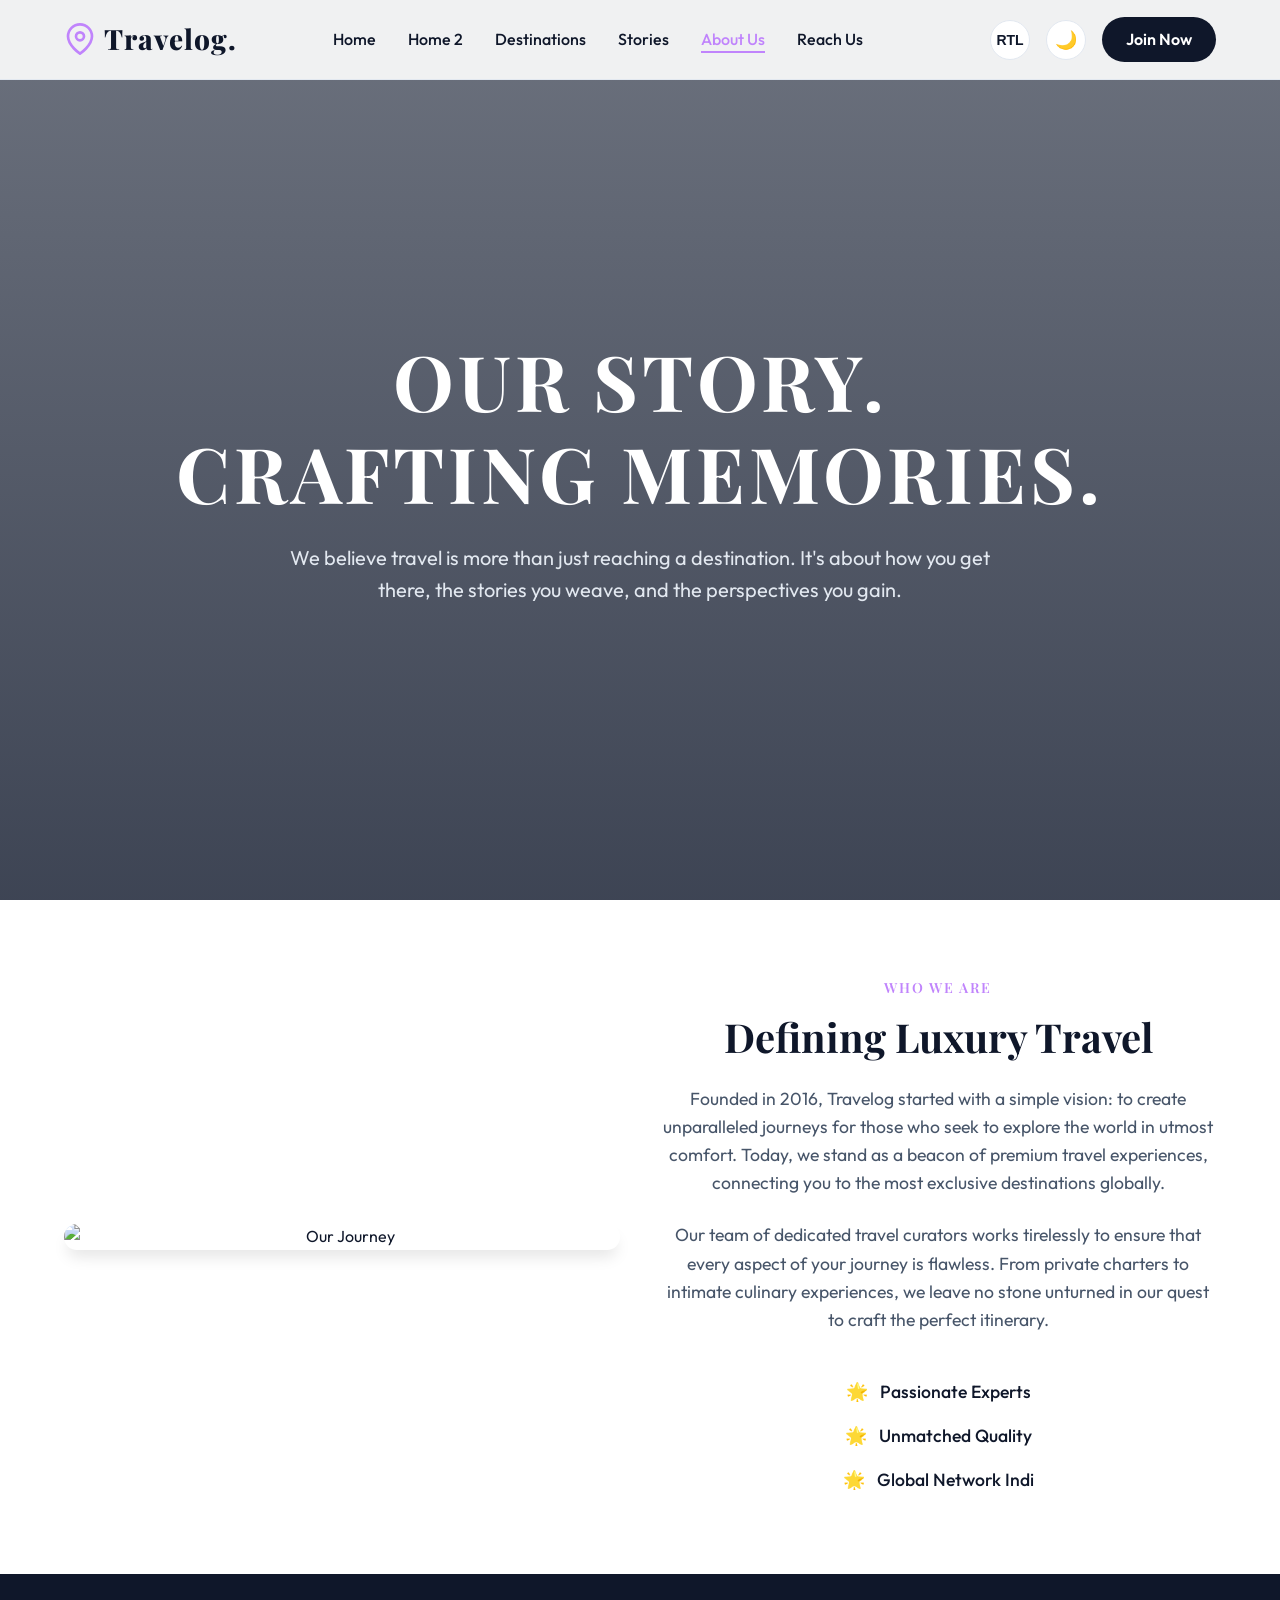
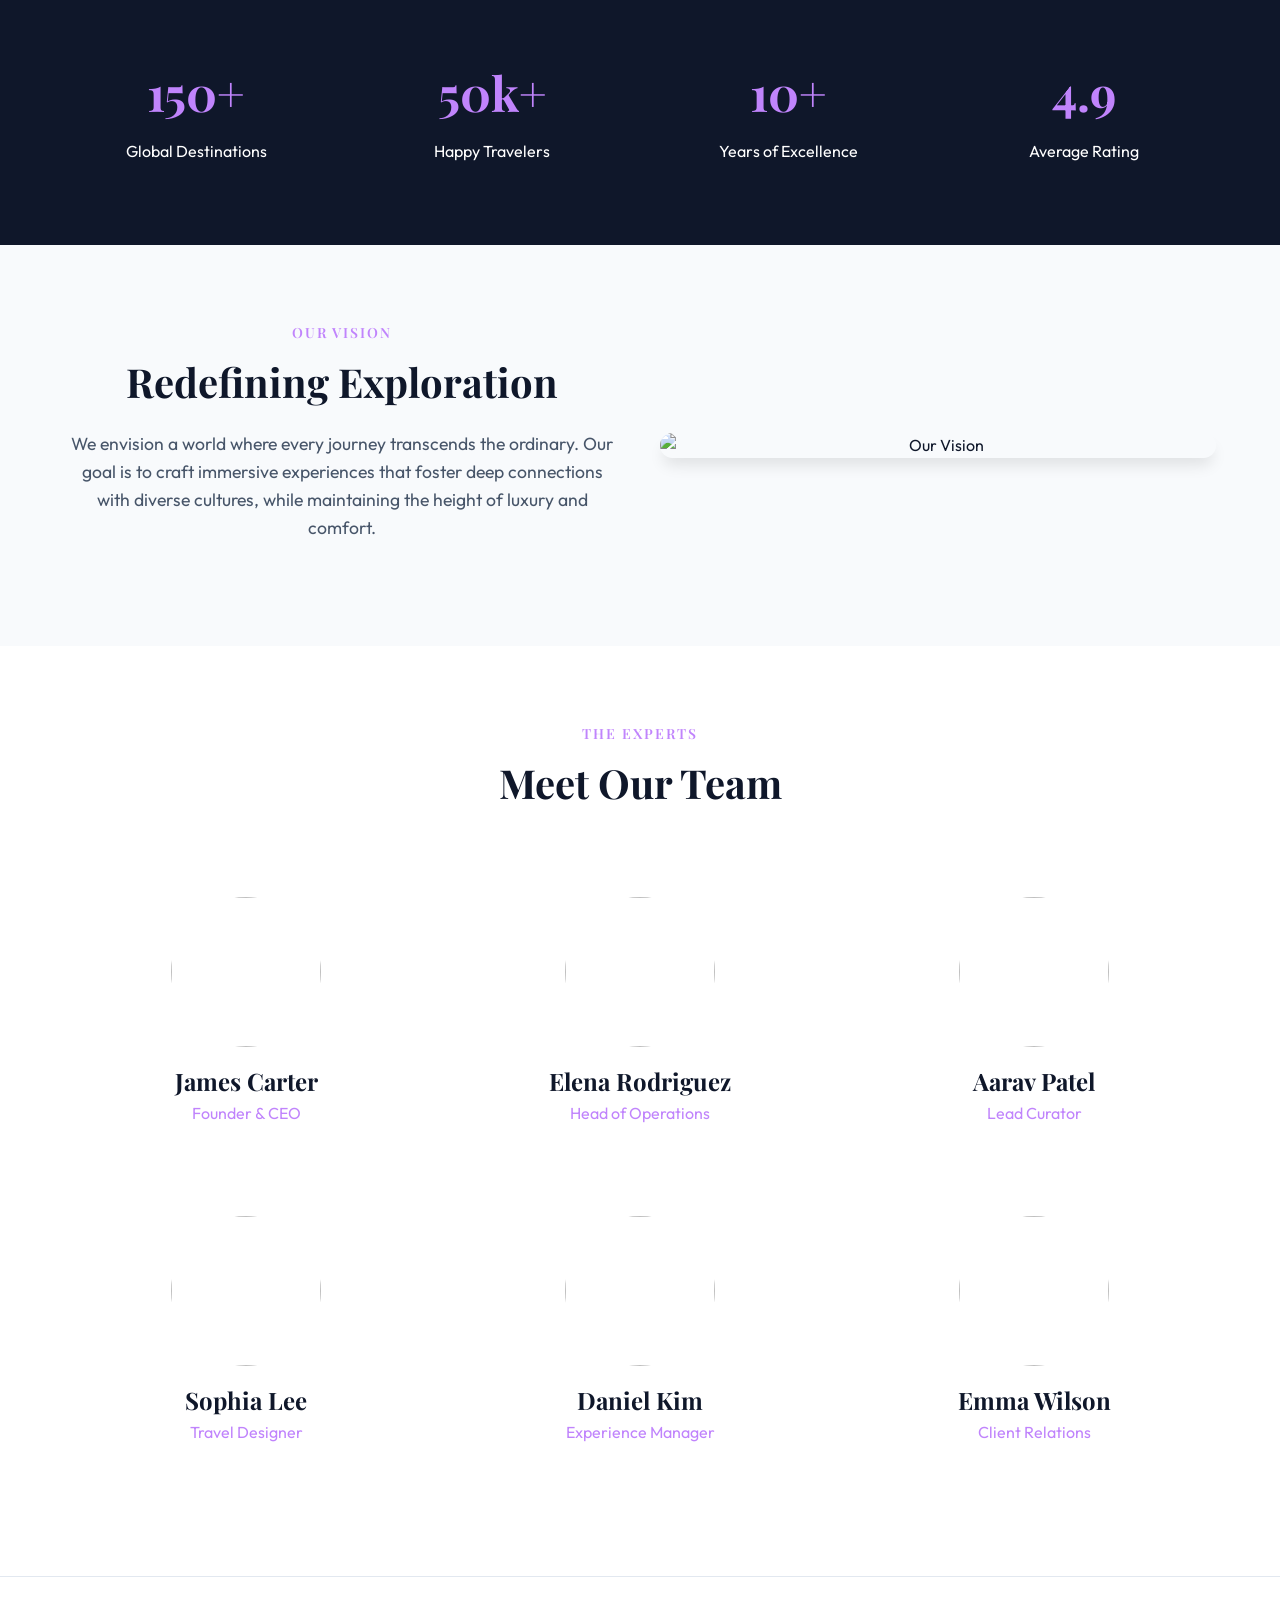
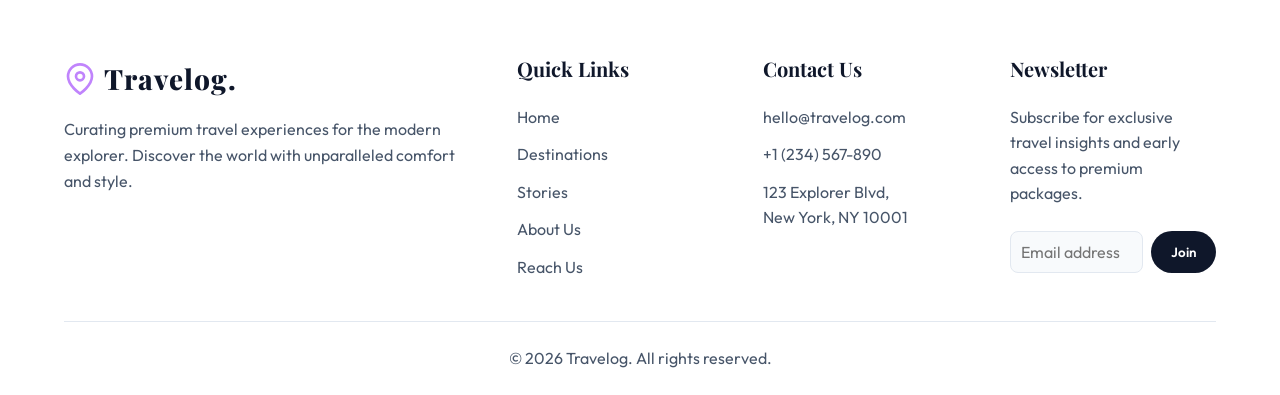
==== about.html @ 7d774ee7 "rtl" ====
<!DOCTYPE html>
<html lang="en" data-theme="light">

<head>
    <meta charset="UTF-8">
    <meta name="viewport" content="width=device-width, initial-scale=1.0">
    <title>About Us | Travelog</title>
    <meta name="description" content="Learn more about Travelog and our premium travel experiences.">
    <link rel="stylesheet" href="style.css">
    <link rel="icon" type="image/svg+xml" href="favicon.svg">
</head>

<body>

    <!-- Navbar -->
    <nav class="navbar">
        <div class="container nav-container">
            <a href="index.html" class="logo" style="display: flex; align-items: center; gap: 8px;">
                <svg width="32" height="32" viewBox="0 0 24 24" fill="none" stroke="currentColor" stroke-width="2"
                    stroke-linecap="round" stroke-linejoin="round" style="color: var(--secondary);">
                    <path d="M21 10c0 7-9 13-9 13s-9-6-9-13a9 9 0 0 1 18 0z"></path>
                    <circle cx="12" cy="10" r="3"></circle>
                </svg>
                Travelog.
            </a>
            <ul class="nav-links">
                <li><a href="index.html">Home</a></li>
                <li><a href="home2.html">Home 2</a></li>
                <li><a href="services.html">Destinations</a></li>
                <li><a href="blog.html">Stories</a></li>
                <li><a href="about.html" class="active">About Us</a></li>
                <li><a href="contact.html">Reach Us</a></li>
                <li><button class="theme-toggle" aria-label="Toggle Theme">🌙</button></li>
                <li class="nav-btn-mobile"><a href="signup.html" class="btn btn-primary" style="padding: 10px 24px; color: #fff;">Join Now</a></li>
            </ul>
            <div class="nav-actions">
                <button class="dir-toggle" aria-label="Toggle Direction" style="font-size: 14px; font-weight: bold; width: 40px; height: 40px; border-radius: 50%; border: 1px solid var(--border-color); background: var(--surface-color); color: var(--text-main); cursor: pointer; display: flex; align-items: center; justify-content: center; transition: all 0.3s ease;">LTR</button>
                <button class="theme-toggle" aria-label="Toggle Theme">🌙</button>
                <a href="signup.html" class="btn btn-primary" style="padding: 10px 24px; color: #fff;">Join Now</a>
                <button class="menu-toggle" aria-label="Toggle Menu">
                    <span></span><span></span><span></span>
                </button>
            </div>
        </div>
    </nav>

    <!-- Hero Section v2 -->
    <header class="hero-v2"
        style="--hero-bg: url('https://images.unsplash.com/photo-1469854523086-cc02fe5d8800?auto=format&fit=crop&w=1920&q=80');">
        <div class="container">
            <h1>Our Story.<br>Crafting Memories.</h1>
            <p>We believe travel is more than just reaching a destination. It's about how you get there, the stories you weave, and the perspectives you gain.</p>
        </div>
        <style>
/* MOBILE FIX - 360px */
@media (max-width: 400px) {

    .hero-v2 h1 {
        font-size: 35px !important;
        line-height: 1.3 !important;
        word-break: break-word;
    }

    .hero-v2 p {
        font-size: 20px !important;
        padding: 0 10px;
    }

    .hero-v2 .container {
        padding: 0 15px;
    }
}
</style>
    </header>

    <!-- About Content Section -->
    <section class="section" style="background: var(--surface-color);">
    <div class="container grid-2" style="align-items: center;">

        <!-- Image -->
        <div style="text-align:center;">
            <img src="https://images.unsplash.com/photo-1528543606781-2f6e6857f318?auto=format&fit=crop&w=1000&q=80"
                alt="Our Journey" class="about-img" loading="lazy"
                style="max-width:100%; border-radius: 24px; box-shadow: var(--shadow-lg);">
        </div>

        <!-- Content -->
        <div class="about-content" 
             style="display:flex; flex-direction:column; align-items:center; text-align:center;">

            <h5 class="section-subtitle">Who We Are</h5>

            <h2 class="section-title" style="margin-bottom: 24px;">
                Defining Luxury Travel
            </h2>

            <p style="color: var(--text-muted); font-size: 1.1rem; margin-bottom: 24px; max-width: 600px;">
                Founded in 2016, Travelog started with a simple vision: to create unparalleled journeys for those who seek to explore the world in utmost comfort. Today, we stand as a beacon of premium travel experiences, connecting you to the most exclusive destinations globally.
            </p>

            <p style="color: var(--text-muted); font-size: 1.1rem; margin-bottom: 24px; max-width: 600px;">
                Our team of dedicated travel curators works tirelessly to ensure that every aspect of your journey is flawless. From private charters to intimate culinary experiences, we leave no stone unturned in our quest to craft the perfect itinerary.
            </p>

            <!-- LIST -->
            <div class="about-list" style="display:flex; flex-direction:column; gap:15px; margin-top:20px; align-items:center;">

                <div class="about-item" style="display:flex; align-items:center; gap:12px; justify-content:center;">
                    <div style="font-size:18px;">🌟</div>
                    <span>Passionate Experts</span>
                </div>

                <div class="about-item" style="display:flex; align-items:center; gap:12px; justify-content:center;">
                    <div style="font-size:18px;">🌟</div>
                    <span>Unmatched Quality</span>
                </div>

                <div class="about-item" style="display:flex; align-items:center; gap:12px; justify-content:center;">
                    <div style="font-size:18px;">🌟</div>
                    <span>Global Network Indi</span>
                </div>

            </div>

        </div>

    </div>
</section>

    <!-- Highlights / Stats -->
    <section class="stats">
        <div class="container stats-grid">
            <div class="stats-col">
                <div class="stat-num">150+</div>
                <p>Global Destinations</p>
            </div>
            <div class="stats-col">
                <div class="stat-num">50k+</div>
                <p>Happy Travelers</p>
            </div>
            <div class="stats-col">
                <div class="stat-num">10+</div>
                <p>Years of Excellence</p>
            </div>
            <div class="stats-col">
                <div class="stat-num">4.9</div>
                <p>Average Rating</p>
            </div>
        </div>
    </section>

    <!-- New Section 1: Our Vision -->
    <section class="section" style="background: var(--bg-color);">
    <div class="container grid-2" style="align-items: center;">

        <!-- Content -->
        <div class="about-content" 
             style="display:flex; flex-direction:column; align-items:center; text-align:center;">

            <h5 class="section-subtitle">Our Vision</h5>

            <h2 class="section-title" style="margin-bottom: 24px;">
                Redefining Exploration
            </h2>

            <p style="color: var(--text-muted); font-size: 1.1rem; margin-bottom: 24px; max-width: 600px;">
                We envision a world where every journey transcends the ordinary. Our goal is to craft immersive experiences that foster deep connections with diverse cultures, while maintaining the height of luxury and comfort.
            </p>

        </div>

        <!-- Image -->
        <div style="text-align:center;">
            <img src="https://images.unsplash.com/photo-1501785888041-af3ef285b470?auto=format&fit=crop&w=1000&q=80"
                alt="Our Vision" class="about-img" loading="lazy"
                style="max-width:100%; border-radius: 24px; box-shadow: var(--shadow-lg);">
        </div>

    </div>
</section>

    <!-- New Section 2: Meet The Team -->
    <style>
/* RESPONSIVE GRID */
.grid-3 {
    display: grid;
    grid-template-columns: repeat(3, 1fr);
    gap: 30px;
}

@media (max-width: 1024px) {
    .grid-3 {
        grid-template-columns: repeat(2, 1fr);
    }
}

@media (max-width: 600px) {
    .grid-3 {
        grid-template-columns: 1fr;
    }
}
</style>

<section class="section" style="background: var(--surface-color);">
    <div class="container">

        <h5 class="section-subtitle" style="text-align: center;">The Experts</h5>
        <h2 class="section-title" style="text-align: center; margin-bottom: 40px;">
            Meet Our Team
        </h2>

        <div class="grid-3">

            <!-- 1 -->
            <div class="card" style="text-align:center; padding:30px; border:none; background:transparent; box-shadow:none;">
                <img src="https://images.unsplash.com/photo-1560250097-0b93528c311a?auto=format&fit=crop&w=400&q=80"
                     style="width:150px; height:150px; border-radius:50%; object-fit:cover; margin:0 auto 20px;">
                <h3 style="font-size:1.5rem; margin-bottom:5px;">James Carter</h3>
                <p style="color: var(--secondary);">Founder & CEO</p>
            </div>

            <!-- 2 -->
            <div class="card" style="text-align:center; padding:30px; border:none; background:transparent; box-shadow:none;">
                <img src="https://images.unsplash.com/photo-1573496359142-b8d87734a5a2?auto=format&fit=crop&w=400&q=80"
                     style="width:150px; height:150px; border-radius:50%; object-fit:cover; margin:0 auto 20px;">
                <h3 style="font-size:1.5rem; margin-bottom:5px;">Elena Rodriguez</h3>
                <p style="color: var(--secondary);">Head of Operations</p>
            </div>

            <!-- 3 -->
            <div class="card" style="text-align:center; padding:30px; border:none; background:transparent; box-shadow:none;">
                <img src="https://images.unsplash.com/photo-1519085360753-af0119f7cbe7?auto=format&fit=crop&w=400&q=80"
                     style="width:150px; height:150px; border-radius:50%; object-fit:cover; margin:0 auto 20px;">
                <h3 style="font-size:1.5rem; margin-bottom:5px;">Aarav Patel</h3>
                <p style="color: var(--secondary);">Lead Curator</p>
            </div>

            <!-- 4 -->
            <div class="card" style="text-align:center; padding:30px; border:none; background:transparent; box-shadow:none;">
                <img src="https://images.unsplash.com/photo-1544005313-94ddf0286df2?auto=format&fit=crop&w=400&q=80"
                     style="width:150px; height:150px; border-radius:50%; object-fit:cover; margin:0 auto 20px;">
                <h3 style="font-size:1.5rem; margin-bottom:5px;">Sophia Lee</h3>
                <p style="color: var(--secondary);">Travel Designer</p>
            </div>

            <!-- 5 -->
            <div class="card" style="text-align:center; padding:30px; border:none; background:transparent; box-shadow:none;">
                <img src="https://images.unsplash.com/photo-1556157382-97eda2d62296?auto=format&fit=crop&w=400&q=80"
                     style="width:150px; height:150px; border-radius:50%; object-fit:cover; margin:0 auto 20px;">
                <h3 style="font-size:1.5rem; margin-bottom:5px;">Daniel Kim</h3>
                <p style="color: var(--secondary);">Experience Manager</p>
            </div>

            <!-- 6 -->
            <div class="card" style="text-align:center; padding:30px; border:none; background:transparent; box-shadow:none;">
                <img src="https://images.unsplash.com/photo-1438761681033-6461ffad8d80?auto=format&fit=crop&w=400&q=80"
                     style="width:150px; height:150px; border-radius:50%; object-fit:cover; margin:0 auto 20px;">
                <h3 style="font-size:1.5rem; margin-bottom:5px;">Emma Wilson</h3>
                <p style="color: var(--secondary);">Client Relations</p>
            </div>

        </div>

    </div>
</section>

    <!-- Footer -->
    <footer class="footer">
        <div class="container">
            <div class="footer-grid">
                <div class="footer-col">
                    <a href="index.html" class="logo" style="display: flex; align-items: center; gap: 8px;">
                        <svg width="32" height="32" viewBox="0 0 24 24" fill="none" stroke="currentColor"
                            stroke-width="2" stroke-linecap="round" stroke-linejoin="round"
                            style="color: var(--secondary);">
                            <path d="M21 10c0 7-9 13-9 13s-9-6-9-13a9 9 0 0 1 18 0z"></path>
                            <circle cx="12" cy="10" r="3"></circle>
                        </svg>
                        Travelog.
                    </a>
                    <p style="margin-top: 16px;">Curating premium travel experiences for the modern explorer. Discover
                        the world with unparalleled comfort and style.</p>
                </div>
                <div class="footer-col">
                    <h3>Quick Links</h3>
                    <div class="footer-links">
                        <a href="index.html">Home</a>
                        <a href="services.html">Destinations</a>
                        <a href="blog.html">Stories</a>
                        <a href="about.html">About Us</a>
                        <a href="contact.html">Reach Us</a>
                    </div>
                </div>
                <div class="footer-col">
                    <h3>Contact Us</h3>
                    <div class="footer-links">
                        <a href="mailto:hello@travelog.com">hello@travelog.com</a>
                        <a href="tel:+1234567890">+1 (234) 567-890</a>
                        <a href="#">123 Explorer Blvd,<br>New York, NY 10001</a>
                    </div>
                </div>
                <div class="footer-col">
                    <h3>Newsletter</h3>
                    <p>Subscribe for exclusive travel insights and early access to premium packages.</p>
                    <form style="display: flex; gap: 8px; margin-top: 16px;">
                        <input type="email" placeholder="Email address" class="form-input" style="padding: 10px;"
                            required>
                        <button type="submit" class="btn btn-primary" style="padding: 10px 20px;">Join</button>
                    </form>
                </div>
            </div>
            <div class="footer-bottom">
                <p>&copy; 2026 Travelog. All rights reserved.</p>
            </div>
        </div>
    </footer>
    <script src="script.js"></script>
</body>
</html>
---- style.css ----
@import url('https://fonts.googleapis.com/css2?family=Outfit:wght@300;400;500;600;700&family=Playfair+Display:wght@400;600;700;800&display=swap');

:root {
  /* Colors - Maximum 3 Primary */
  --primary: #0F172A;
  /* Deep Modern Blue */
  --secondary: #C084FC;
  /* Premium Purple */
  --accent: #38BDF8;
  /* Bright Ocean Blue */

  /* Light Theme */
  --bg-color: #F8FAFC;
  --surface-color: #FFFFFF;
  --text-main: #0F172A;
  --text-muted: #475569;
  --border-color: #E2E8F0;
  --shadow-sm: 0 1px 3px rgba(0, 0, 0, 0.1);
  --shadow-md: 0 4px 6px -1px rgba(0, 0, 0, 0.1);
  --shadow-lg: 0 10px 15px -3px rgba(0, 0, 0, 0.1);

  /* Spacing */
  --spacing-xs: 8px;
  --spacing-sm: 16px;
  --spacing-md: 24px;
  --spacing-lg: 32px;
  --spacing-xl: 48px;
  --spacing-xxl: 80px;
}

[data-theme="dark"] {
  --bg-color: #0B0F19;
  --surface-color: #111827;
  --text-main: #F8FAFC;
  --text-muted: #94A3B8;
  --border-color: #334155;
  --shadow-sm: 0 1px 3px rgba(0, 0, 0, 0.5);
  --shadow-md: 0 4px 6px -1px rgba(0, 0, 0, 0.5);
  --shadow-lg: 0 10px 15px -3px rgba(0, 0, 0, 0.5);
}

* {
  margin: 0;
  padding: 0;
  box-sizing: border-box;
}

html {
  scroll-behavior: smooth;
}

body {
  font-family: 'Outfit', sans-serif;
  background-color: var(--bg-color);
  color: var(--text-main);
  line-height: 1.6;
  transition: background-color 0.3s, color 0.3s;
  overflow-x: hidden;
}

h1,
h2,
h3,
h4,
h5,
h6 {
  font-family: 'Playfair Display', serif;
  font-weight: 700;
  line-height: 1.2;
  color: var(--text-main);
}

a {
  text-decoration: none;
  color: inherit;
}

ul {
  list-style: none;
}

img {
  max-width: 100%;
  height: auto;
  display: block;
}

/* Container */
.container {
  width: 100%;
  max-width: 1440px;
  margin: 0 auto;
  padding: 0 5%;
}

/* Buttons */
.btn {
  display: inline-block;
  padding: 14px 32px;
  font-family: 'Outfit', sans-serif;
  font-weight: 600;
  border-radius: 50px;
  cursor: pointer;
  transition: all 0.3s ease;
  border: none;
  text-align: center;
}

.btn-primary {
  background: var(--primary);
  color: #fff;
}

[data-theme="dark"] .btn-primary {
  background: var(--secondary);
  color: #fff;
}

.btn-primary:hover {
  background: var(--secondary);
  transform: translateY(-2px);
  box-shadow: var(--shadow-md);
}

[data-theme="dark"] .btn-primary:hover {
  filter: brightness(1.1);
  box-shadow: 0 5px 15px rgba(192, 132, 252, 0.4);
}

.btn-secondary {
  background: transparent;
  color: var(--primary);
  border: 2px solid var(--primary);
}

[data-theme="dark"] .btn-secondary {
  color: #fff;
  border-color: #fff;
}

.btn-secondary:hover {
  background: var(--primary);
  color: #fff;
  transform: translateY(-2px);
}

[data-theme="dark"] .btn-secondary:hover {
  background: #fff;
  color: var(--primary);
}

/* Navigation */
.navbar {
  position: fixed;
  top: 0;
  left: 0;
  width: 100%;
  height: 80px;
  background-color: rgba(255, 255, 255, 0.9);
  backdrop-filter: blur(10px);
  -webkit-backdrop-filter: blur(10px);
  border-bottom: 1px solid var(--border-color);
  z-index: 1000;
  transition: all 0.3s ease;
}

[data-theme="dark"] .navbar {
  background-color: rgba(11, 15, 25, 0.9);
}

.nav-container {
  display: flex;
  justify-content: space-between;
  align-items: center;
  height: 100%;
}

.logo {
  font-family: 'Playfair Display', serif;
  font-size: 28px;
  font-weight: 800;
  letter-spacing: 1px;
}

.nav-links {
  display: flex;
  gap: 32px;
  align-items: center;
}

.nav-links a {
  font-weight: 500;
  font-size: 16px;
  position: relative;
  transition: color 0.3s;
}

.nav-links a::after {
  content: '';
  position: absolute;
  width: 0%;
  height: 2px;
  background: var(--secondary);
  bottom: -4px;
  left: 0;
  transition: width 0.3s;
}

.nav-links a:hover::after,
.nav-links a.active::after {
  width: 100%;
}

.nav-links a.active {
  color: var(--secondary);
}

.nav-actions {
  display: flex;
  align-items: center;
  gap: 16px;
}

.theme-toggle {
  background: var(--surface-color);
  border: 1px solid var(--border-color);
  width: 40px;
  height: 40px;
  border-radius: 50%;
  font-size: 18px;
  cursor: pointer;
  color: var(--text-main);
  display: flex;
  align-items: center;
  justify-content: center;
  transition: all 0.3s ease;
}

.theme-toggle:hover {
  transform: rotate(15deg) scale(1.1);
  border-color: var(--secondary);
}

.nav-links .theme-toggle {
  display: none;
  /* Hidden by default, shown in mobile menu */
}

.menu-toggle {
  display: none;
  flex-direction: column;
  gap: 6px;
  background: none;
  border: none;
  cursor: pointer;
  z-index: 1001;
}

.menu-toggle span {
  display: block;
  width: 30px;
  height: 2px;
  background-color: var(--text-main);
  transition: all 0.3s cubic-bezier(0.4, 0, 0.2, 1);
  transform-origin: center;
}

.menu-toggle.open span:nth-child(1) {
  transform: translateY(8px) rotate(45deg);
}

.menu-toggle.open span:nth-child(2) {
  opacity: 0;
  transform: translateX(10px);
}

.menu-toggle.open span:nth-child(3) {
  transform: translateY(-8px) rotate(-45deg);
}

/* Hero Section V2 (Animated & Centered for all pages) */
.hero-v2 {
  position: relative;
  min-height: 100vh;
  display: flex;
  align-items: center;
  justify-content: center;
  text-align: center;
  color: #fff;
  padding-top: 80px;
  overflow: hidden;
}

.hero-v2::before {
  content: '';
  position: absolute;
  top: 0;
  left: 0;
  right: 0;
  bottom: 0;
  background: var(--hero-bg) center/cover no-repeat;
  z-index: 1;
  animation: bgZoom 15s infinite alternate ease-in-out;
}

.hero-v2::after {
  content: '';
  position: absolute;
  top: 0;
  left: 0;
  right: 0;
  bottom: 0;
  background: linear-gradient(rgba(15, 23, 42, 0.6), rgba(15, 23, 42, 0.8));
  z-index: 2;
}

.hero-v2 .container {
  position: relative;
  z-index: 3;
}

.hero-v2 h1 {
  color: #fff;
  font-size: clamp(3.5rem, 6vw, 6rem);
  margin-bottom: 24px;
  text-transform: uppercase;
  letter-spacing: 4px;
  opacity: 0;
  transform: translateY(40px);
  animation: fadeUpElevated 1s forwards 0.3s cubic-bezier(0.2, 0.8, 0.2, 1);
}

.hero-v2 p {
  font-size: 1.25rem;
  max-width: 700px;
  margin: 0 auto 40px;
  opacity: 0;
  transform: translateY(30px);
  animation: fadeUpElevated 1s forwards 0.6s cubic-bezier(0.2, 0.8, 0.2, 1);
  color: #E2E8F0;
}

.hero-v2 .hero-btns {
  display: flex;
  justify-content: center;
  gap: 16px;
  opacity: 0;
  transform: translateY(20px);
  animation: fadeUpElevated 1s forwards 0.9s cubic-bezier(0.2, 0.8, 0.2, 1);
}

.hero-v2 .btn-secondary {
  border-color: #fff;
  color: #fff;
}

.hero-v2 .btn-secondary:hover {
  background: #fff;
  color: #0F172A;
}

/* Animations */
@keyframes bgZoom {
  0% {
    transform: scale(1);
  }

  100% {
    transform: scale(1.15);
  }
}

@keyframes fadeUpElevated {
  to {
    opacity: 1;
    transform: translateY(0);
  }
}

@keyframes fadeUp {
  to {
    opacity: 1;
    transform: translateY(0);
  }
}

@keyframes scaleIn {
  to {
    opacity: 1;
    transform: scale(1);
  }
}

@keyframes floatAnim {
  0% {
    transform: translateY(0px);
  }

  50% {
    transform: translateY(-15px);
  }

  100% {
    transform: translateY(0px);
  }
}

/* Section Common */
.section {
  padding: var(--spacing-xxl) 0;
  position: relative;
  clear: both;
}

.section-title {
  text-align: center;
  font-size: 2.5rem;
  margin-bottom: var(--spacing-lg);
}

.section-subtitle {
  text-align: center;
  color: var(--secondary);
  font-weight: 600;
  letter-spacing: 2px;
  text-transform: uppercase;
  font-size: 0.875rem;
  margin-bottom: var(--spacing-sm);
}

/* Grid Layouts */
.grid-2 {
  display: grid;
  grid-template-columns: repeat(2, 1fr);
  gap: 40px;
  align-items: center;
}

.grid-3 {
  display: grid;
  grid-template-columns: repeat(auto-fit, minmax(300px, 1fr));
  gap: 32px;
  padding: 20px 0;
}

/* Cards (Services, Blog) */
.card {
  background: var(--surface-color);
  border-radius: 16px;
  overflow: hidden;
  box-shadow: var(--shadow-md);
  transition: transform 0.3s, box-shadow 0.3s;
  border: 1px solid var(--border-color);
}

.card:hover {
  transform: translateY(-10px);
  box-shadow: var(--shadow-lg);
}

.card-img-wrapper {
  height: 240px;
  overflow: hidden;
}

.card-img {
  width: 100%;
  height: 100%;
  object-fit: cover;
  transition: transform 0.5s;
}

.card:hover .card-img {
  transform: scale(1.1);
}

.card-content {
  padding: 24px;
}

.card-title {
  font-size: 1.25rem;
  margin-bottom: 12px;
}

.card-desc {
  color: var(--text-muted);
  font-size: 0.95rem;
  margin-bottom: 20px;
}

.card-link {
  color: var(--secondary);
  font-weight: 600;
  display: flex;
  align-items: center;
  gap: 8px;
}

/* About Section */
.about-img {
  border-radius: 24px;
  box-shadow: var(--shadow-lg);
}

.about-list {
  margin-top: 32px;
  display: flex;
  flex-direction: column;
  gap: 16px;
}

.about-item {
  display: flex;
  align-items: center;
  gap: 16px;
  font-size: 1.1rem;
  font-weight: 500;
}

.about-icon {
  width: 40px;
  height: 40px;
  background: var(--secondary);
  color: #fff;
  border-radius: 50%;
  display: flex;
  align-items: center;
  justify-content: center;
}

/* Highlight Stats */
.stats {
  background: var(--primary);
  color: #fff;
  padding: 80px 0;
}

[data-theme="dark"] .stats {
  background: var(--surface-color);
  border-top: 1px solid var(--border-color);
  border-bottom: 1px solid var(--border-color);
}

.stats-grid {
  display: grid;
  grid-template-columns: repeat(auto-fit, minmax(200px, 1fr));
  gap: 32px;
  text-align: center;
}

.stat-num {
  font-size: 3rem;
  font-family: 'Playfair Display', serif;
  font-weight: 700;
  color: var(--secondary);
  margin-bottom: 8px;
}

/* Testimonials */
.testimonial-card {
  background: var(--surface-color);
  padding: 32px;
  border-radius: 16px;
  box-shadow: var(--shadow-md);
  border: 1px solid var(--border-color);
}

.testi-text {
  font-style: italic;
  font-size: 1.1rem;
  margin-bottom: 24px;
}

.testi-author {
  display: flex;
  align-items: center;
  gap: 16px;
}

.author-img {
  width: 50px;
  height: 50px;
  border-radius: 50%;
  object-fit: cover;
}

/* Footer */
.footer {
  background: var(--surface-color);
  border-top: 1px solid var(--border-color);
  padding: 80px 0 24px;
}

.footer-grid {
  display: grid;
  grid-template-columns: 2fr 1fr 1fr 1fr;
  gap: 40px;
  margin-bottom: 40px;
}

.footer-col h3 {
  font-size: 1.25rem;
  margin-bottom: 24px;
}

.footer-col p {
  color: var(--text-muted);
  margin-bottom: 24px;
}

.footer-links {
  display: flex;
  flex-direction: column;
  gap: 12px;
}

.footer-links a {
  color: var(--text-muted);
  transition: color 0.3s;
}

.footer-links a:hover {
  color: var(--secondary);
}

.footer-bottom {
  text-align: center;
  padding-top: 24px;
  border-top: 1px solid var(--border-color);
  color: var(--text-muted);
}

/* Contact Page specific */
.contact-wrapper {
  background: var(--surface-color);
  border-radius: 24px;
  padding: 40px;
  box-shadow: var(--shadow-lg);
  border: 1px solid var(--border-color);
}

.form-group {
  margin-bottom: 24px;
}

.form-label {
  display: block;
  margin-bottom: 8px;
  font-weight: 500;
}

.form-input,
.form-textarea {
  width: 100%;
  padding: 14px 16px;
  border-radius: 8px;
  border: 1px solid var(--border-color);
  background: var(--bg-color);
  color: var(--text-main);
  font-family: inherit;
  font-size: 1rem;
  transition: border-color 0.3s;
}

.form-input:focus,
.form-textarea:focus {
  outline: none;
  border-color: var(--secondary);
}

.form-textarea {
  min-height: 150px;
  resize: vertical;
}

.contact-info {
  display: flex;
  flex-direction: column;
  gap: 32px;
}

.info-item {
  display: flex;
  gap: 16px;
}

.info-icon {
  width: 48px;
  height: 48px;
  background: var(--primary);
  color: #fff;
  border-radius: 12px;
  display: flex;
  align-items: center;
  justify-content: center;
  font-size: 20px;
  flex-shrink: 0;
}

/* Contact Social Icons */
.contact-social-links {
  display: flex;
  gap: 12px;
  margin-top: 8px;
}

.contact-social-icon {
  display: flex;
  align-items: center;
  justify-content: center;
  width: 38px;
  height: 38px;
  border-radius: 10px;
  background: var(--bg-color);
  color: var(--text-main);
  border: 1px solid var(--border-color);
  transition: all 0.3s ease;
}

.contact-social-icon:hover {
  background: var(--secondary);
  color: #fff;
  border-color: var(--secondary);
  transform: translateY(-3px);
  box-shadow: 0 4px 12px rgba(192, 132, 252, 0.3);
}

.contact-social-icon svg {
  width: 18px;
  height: 18px;
}

.map-container {
  margin-top: 40px;
  height: 400px;
  border-radius: 16px;
  overflow: hidden;
  box-shadow: var(--shadow-md);
}

/* Auth Pages (Login / Signup) */
.auth-page {
  min-height: 100vh;
  display: flex;
  flex-direction: column;
  align-items: center;
  background: var(--bg-color);
  padding: 60px 20px;
  position: relative;
  overflow-y: auto;
}

.auth-card {
  width: 100%;
  max-width: 480px;
  background: var(--surface-color);
  padding: 48px;
  border-radius: 24px;
  box-shadow: var(--shadow-lg);
  border: 1px solid var(--border-color);
  position: relative;
  z-index: 2;
  animation: scaleIn 0.8s forwards;
}

.auth-header {
  text-align: center;
  margin-bottom: 32px;
}

.auth-header h1 {
  font-size: 2rem;
  margin-bottom: 8px;
}

.auth-header p {
  color: var(--text-muted);
}

.auth-footer {
  text-align: center;
  margin-top: 24px;
  color: var(--text-muted);
}

.auth-footer a {
  color: var(--secondary);
  font-weight: 600;
}

/* Page Headers (Deprecated, using hero-v2 instead) */

/* Responsive Breakpoints */

/* 1024px - Laptop */
@media (max-width: 1024px) {
  .hero h1 {
    font-size: 3rem;
  }

  .grid-2 {
    gap: 32px;
  }

  .footer-grid {
    grid-template-columns: 1fr 1fr;
    gap: 32px;
  }

  .nav-container {
    padding: 0 20px;
  }

  .logo {
    font-size: 24px;
    white-space: nowrap;
  }

  .nav-links {
    gap: 12px;
  }

  .nav-links a {
    font-size: 14px;
    white-space: nowrap;
  }
  
  .nav-actions {
    gap: 8px;
  }
  
  .nav-actions .btn {
    padding: 8px 16px;
    font-size: 14px;
    white-space: nowrap;
  }
}

/* 768px - Tablet */
@media (max-width: 768px) {
  .menu-toggle {
    display: flex;
  }

  .nav-links {
    position: fixed;
    top: 80px;
    right: -100%;
    width: 300px;
    height: calc(100vh - 80px);
    background: var(--surface-color);
    flex-direction: column;
    padding: 40px;
    transition: right 0.4s ease;
    border-left: 1px solid var(--border-color);
    box-shadow: -5px 0 15px rgba(0, 0, 0, 0.1);
  }

  .nav-links.active {
    right: 0;
  }

  .hero-v2 h1 {
    font-size: 3rem;
  }

  .hero-v2 p {
    font-size: 1.1rem;
    padding: 0 20px;
  }

  .hero-v2 .hero-btns {
    flex-wrap: wrap;
    justify-content: center;
  }

  .grid-2 {
    grid-template-columns: 1fr;
  }

  .section-title {
    font-size: 2rem;
  }

  .nav-actions .btn-primary {
    display: none;
  }

  .nav-links .nav-btn-mobile {
    display: block;
    width: 100%;
    margin-top: 20px;
  }

  .nav-btn-mobile .btn-primary {
    width: 100%;
    display: block;
  }

  .nav-actions .theme-toggle {
    display: none;
  }

  .nav-links .theme-toggle {
    display: block;
    margin-top: 20px;
    align-self: flex-start;
  }
}

/* 360px - Mobile */
@media (max-width: 480px) {
  .container {
    padding: 0 20px;
  }

  .hero h1 {
    font-size: 2.2rem;
  }

  .hero-btns {
    flex-direction: column;
    width: 100%;
  }

  .btn {
    width: 100%;
  }

  .footer-grid {
    grid-template-columns: 1fr;
  }

  .auth-card {
    padding: 32px 20px;
  }

  .nav-links {
    width: 100%;
    right: -100%;
  }
}

/* Auth Page Simplified Header */
.auth-nav {
  width: 100%;
  padding: 20px 0;
  display: flex;
  align-items: center;
  justify-content: center;
  margin-bottom: 20px;
}

.auth-nav .logo {
  font-size: 32px;
  color: #fff;
}

/* Social Auth Styles */
.social-auth {
  margin: 32px 0;
  text-align: center;
}

.social-title {
  position: relative;
  font-size: 0.8rem;
  font-weight: 600;
  color: var(--text-muted);
  text-transform: uppercase;
  letter-spacing: 2px;
  margin-bottom: 24px;
}

.social-title::before,
.social-title::after {
  content: '';
  position: absolute;
  top: 50%;
  width: 25%;
  height: 1px;
  background: var(--border-color);
}

.social-title::before { left: 0; }
.social-title::after { right: 0; }

.social-btns {
  display: grid;
  grid-template-columns: 1fr 1fr;
  gap: 16px;
}

.social-btn {
  display: flex;
  align-items: center;
  justify-content: center;
  gap: 12px;
  padding: 12px;
  border-radius: 12px;
  border: 1px solid var(--border-color);
  background: var(--surface-color);
  color: var(--text-main);
  font-weight: 600;
  cursor: pointer;
  transition: all 0.3s ease;
  font-family: inherit;
}

.social-btn:hover {
  background: var(--bg-color);
  transform: translateY(-2px);
  border-color: var(--secondary);
}

.social-btn svg {
  flex-shrink: 0;
}

/* Terms Checkbox */
.terms-group {
  margin: 16px 0;
  font-size: 0.9rem;
  display: flex;
  align-items: center;
  gap: 8px;
  color: var(--text-muted);
}

.terms-group input {
  cursor: pointer;
}

.terms-group a {
  color: var(--secondary);
  font-weight: 500;
}

.nav-btn-mobile {
  display: none;
}

/* Hide Scrollbar Utility but allow scrolling */
.hide-scrollbar {
  -ms-overflow-style: none;  /* IE and Edge */
  scrollbar-width: none;  /* Firefox */
}
.hide-scrollbar::-webkit-scrollbar {
  display: none; /* Chrome, Safari and Opera */
}

/* --- RTL Support --- */
[dir="rtl"] {
  direction: rtl;
  text-align: right;
}

[dir="rtl"] .nav-links a::after {
  left: auto;
  right: 0;
}

[dir="rtl"] .footer-col,
[dir="rtl"] .about-content,
[dir="rtl"] .card-content {
  text-align: right;
  align-items: flex-start;
}

[dir="rtl"] .about-item span {
  text-align: right;
}

[dir="rtl"] .menu-toggle.open span:nth-child(2) {
  transform: translateX(-10px);
}

[dir="rtl"] .form-input, 
[dir="rtl"] .form-textarea {
  text-align: right;
}

[dir="rtl"] .nav-actions {
  flex-direction: row-reverse;
}
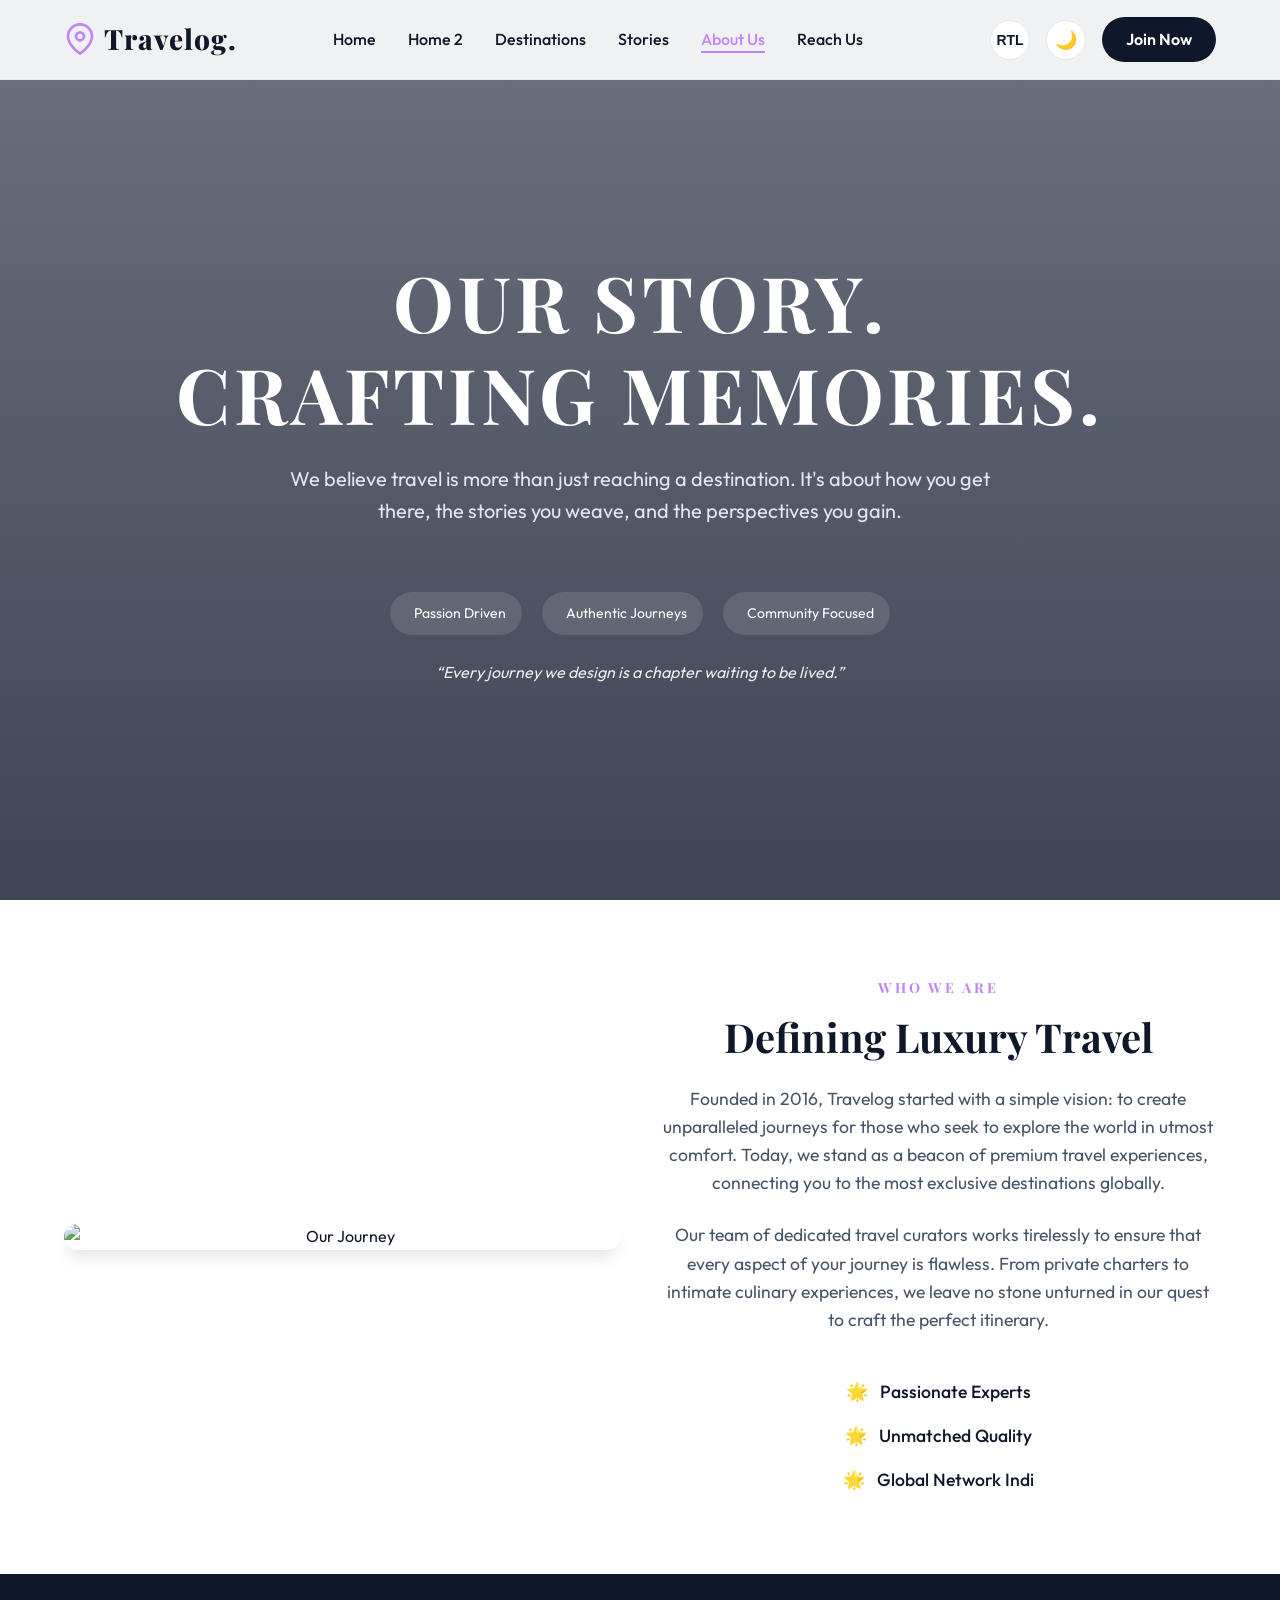
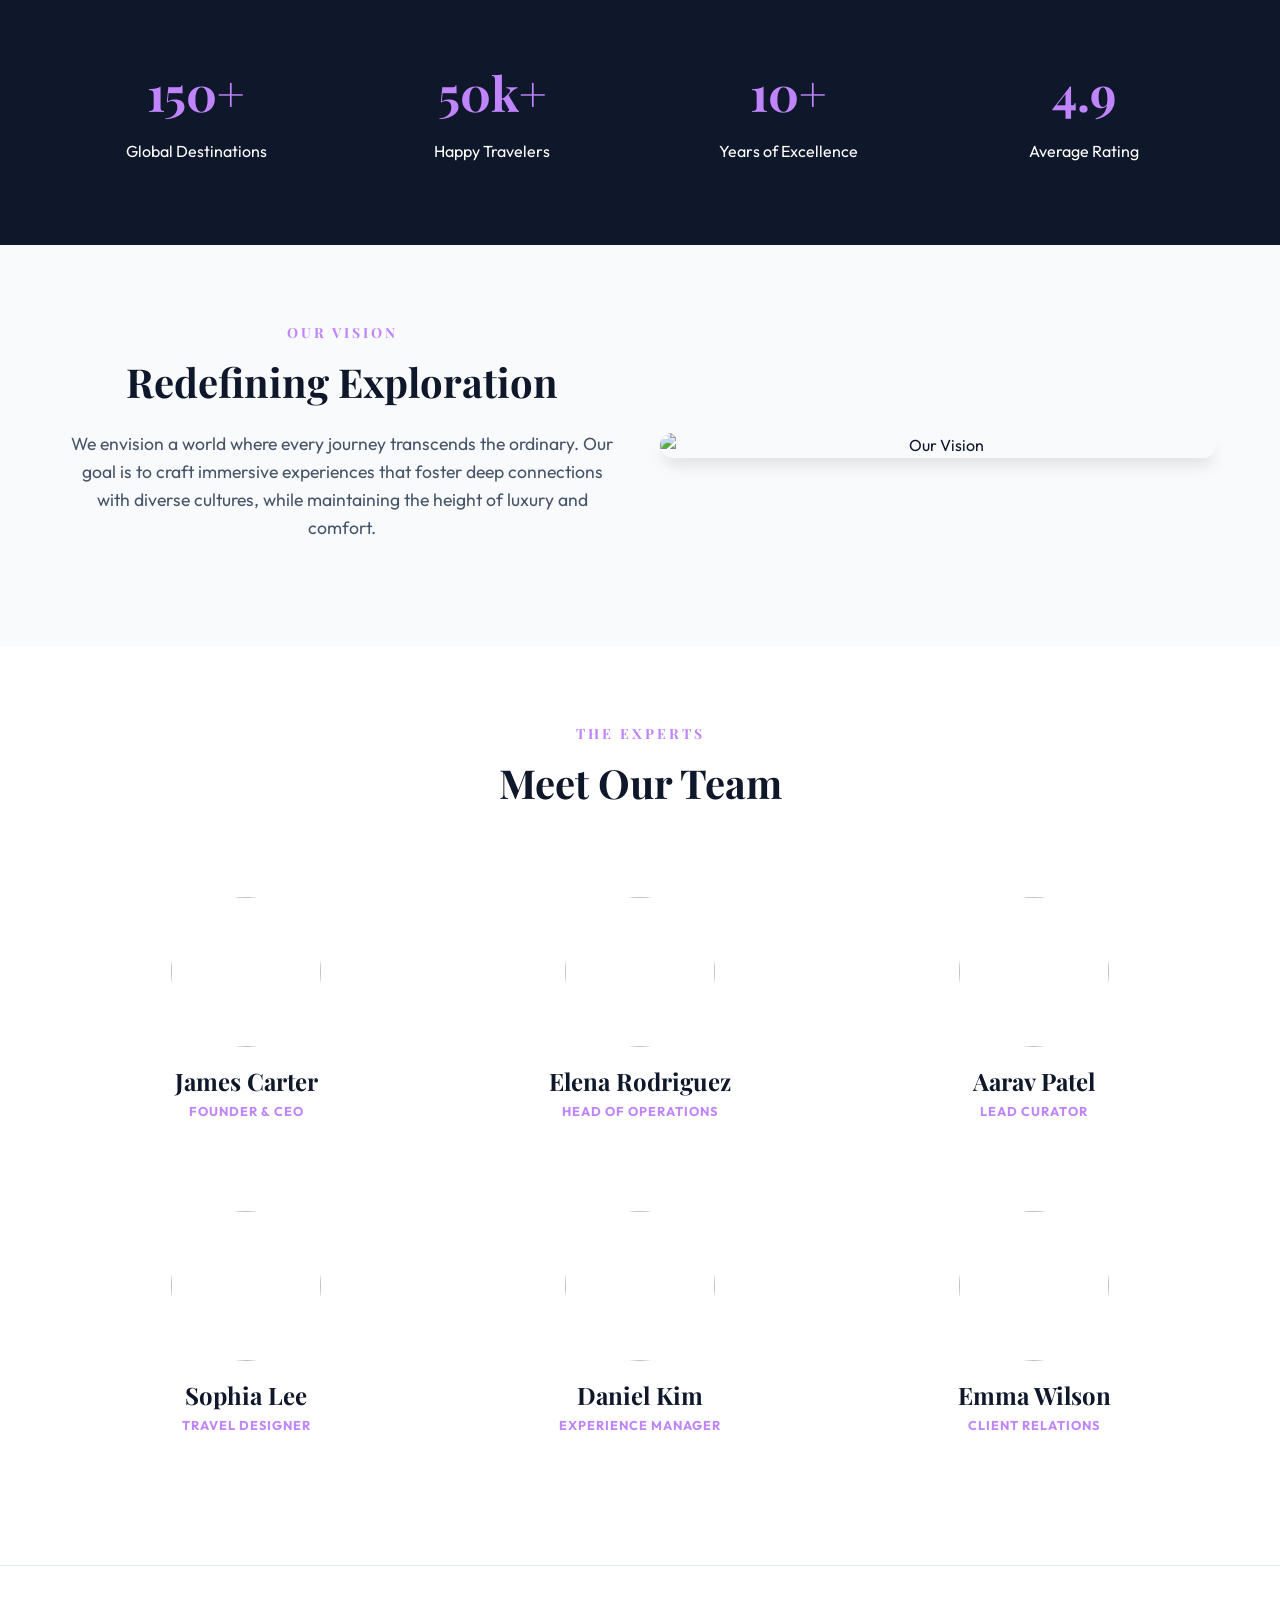
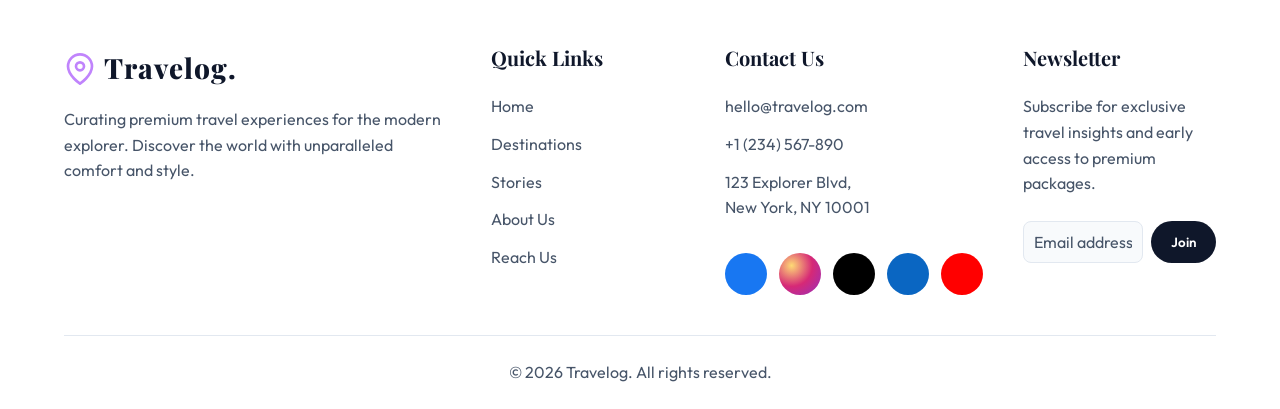
==== commit bff18b9c: "Hero section update" ====
--- a/about.html
+++ b/about.html
@@ -46,32 +46,56 @@
 
     <!-- Hero Section v2 -->
     <header class="hero-v2"
-        style="--hero-bg: url('https://images.unsplash.com/photo-1469854523086-cc02fe5d8800?auto=format&fit=crop&w=1920&q=80');">
-        <div class="container">
-            <h1>Our Story.<br>Crafting Memories.</h1>
-            <p>We believe travel is more than just reaching a destination. It's about how you get there, the stories you weave, and the perspectives you gain.</p>
-        </div>
-        <style>
-/* MOBILE FIX - 360px */
-@media (max-width: 400px) {
-
-    .hero-v2 h1 {
-        font-size: 35px !important;
-        line-height: 1.3 !important;
-        word-break: break-word;
+    style="--hero-bg: url('https://images.unsplash.com/photo-1469854523086-cc02fe5d8800?auto=format&fit=crop&w=1920&q=80');">
+    
+    <div class="container">
+        <h1>Our Story.<br>Crafting Memories.</h1>
+        <p>
+            We believe travel is more than just reaching a destination. It's about how you get there,
+            the stories you weave, and the perspectives you gain.
+        </p>
+
+        <!-- NEW CONTENT -->
+        <div class="story-pillars">
+            <div class="pillar">
+                <i class="ri-heart-3-line"></i>
+                <span>Passion Driven</span>
+            </div>
+            <div class="pillar">
+                <i class="ri-compass-3-line"></i>
+                <span>Authentic Journeys</span>
+            </div>
+            <div class="pillar">
+                <i class="ri-group-line"></i>
+                <span>Community Focused</span>
+            </div>
+        </div>
+
+        <div class="story-line">
+            <p>“Every journey we design is a chapter waiting to be lived.”</p>
+        </div>
+    </div>
+
+    <!-- KEEP YOUR MOBILE FIX -->
+    <style>
+    @media (max-width: 400px) {
+        .hero-v2 h1 {
+            font-size: 35px !important;
+            line-height: 1.3 !important;
+            word-break: break-word;
+        }
+
+        .hero-v2 p {
+            font-size: 20px !important;
+            padding: 0 10px;
+        }
+
+        .hero-v2 .container {
+            padding: 0 15px;
+        }
     }
-
-    .hero-v2 p {
-        font-size: 20px !important;
-        padding: 0 10px;
-    }
-
-    .hero-v2 .container {
-        padding: 0 15px;
-    }
-}
-</style>
-    </header>
+    </style>
+</header>
 
     <!-- About Content Section -->
     <section class="section" style="background: var(--surface-color);">
@@ -216,7 +240,7 @@
                 <img src="https://images.unsplash.com/photo-1560250097-0b93528c311a?auto=format&fit=crop&w=400&q=80"
                      style="width:150px; height:150px; border-radius:50%; object-fit:cover; margin:0 auto 20px;">
                 <h3 style="font-size:1.5rem; margin-bottom:5px;">James Carter</h3>
-                <p style="color: var(--secondary);">Founder & CEO</p>
+                <p style="color: var(--secondary); font-weight: 700; text-transform: uppercase; letter-spacing: 1px; font-size: 0.8rem;">Founder & CEO</p>
             </div>
 
             <!-- 2 -->
@@ -224,7 +248,7 @@
                 <img src="https://images.unsplash.com/photo-1573496359142-b8d87734a5a2?auto=format&fit=crop&w=400&q=80"
                      style="width:150px; height:150px; border-radius:50%; object-fit:cover; margin:0 auto 20px;">
                 <h3 style="font-size:1.5rem; margin-bottom:5px;">Elena Rodriguez</h3>
-                <p style="color: var(--secondary);">Head of Operations</p>
+                <p style="color: var(--secondary); font-weight: 700; text-transform: uppercase; letter-spacing: 1px; font-size: 0.8rem;">Head of Operations</p>
             </div>
 
             <!-- 3 -->
@@ -232,7 +256,7 @@
                 <img src="https://images.unsplash.com/photo-1519085360753-af0119f7cbe7?auto=format&fit=crop&w=400&q=80"
                      style="width:150px; height:150px; border-radius:50%; object-fit:cover; margin:0 auto 20px;">
                 <h3 style="font-size:1.5rem; margin-bottom:5px;">Aarav Patel</h3>
-                <p style="color: var(--secondary);">Lead Curator</p>
+                <p style="color: var(--secondary); font-weight: 700; text-transform: uppercase; letter-spacing: 1px; font-size: 0.8rem;">Lead Curator</p>
             </div>
 
             <!-- 4 -->
@@ -240,7 +264,7 @@
                 <img src="https://images.unsplash.com/photo-1544005313-94ddf0286df2?auto=format&fit=crop&w=400&q=80"
                      style="width:150px; height:150px; border-radius:50%; object-fit:cover; margin:0 auto 20px;">
                 <h3 style="font-size:1.5rem; margin-bottom:5px;">Sophia Lee</h3>
-                <p style="color: var(--secondary);">Travel Designer</p>
+                <p style="color: var(--secondary); font-weight: 700; text-transform: uppercase; letter-spacing: 1px; font-size: 0.8rem;">Travel Designer</p>
             </div>
 
             <!-- 5 -->
@@ -248,7 +272,7 @@
                 <img src="https://images.unsplash.com/photo-1556157382-97eda2d62296?auto=format&fit=crop&w=400&q=80"
                      style="width:150px; height:150px; border-radius:50%; object-fit:cover; margin:0 auto 20px;">
                 <h3 style="font-size:1.5rem; margin-bottom:5px;">Daniel Kim</h3>
-                <p style="color: var(--secondary);">Experience Manager</p>
+                <p style="color: var(--secondary); font-weight: 700; text-transform: uppercase; letter-spacing: 1px; font-size: 0.8rem;">Experience Manager</p>
             </div>
 
             <!-- 6 -->
@@ -256,7 +280,7 @@
                 <img src="https://images.unsplash.com/photo-1438761681033-6461ffad8d80?auto=format&fit=crop&w=400&q=80"
                      style="width:150px; height:150px; border-radius:50%; object-fit:cover; margin:0 auto 20px;">
                 <h3 style="font-size:1.5rem; margin-bottom:5px;">Emma Wilson</h3>
-                <p style="color: var(--secondary);">Client Relations</p>
+                <p style="color: var(--secondary); font-weight: 700; text-transform: uppercase; letter-spacing: 1px; font-size: 0.8rem;">Client Relations</p>
             </div>
 
         </div>
@@ -292,11 +316,19 @@
                     </div>
                 </div>
                 <div class="footer-col">
+                    <link href="https://cdn.jsdelivr.net/npm/remixicon/fonts/remixicon.css" rel="stylesheet">
                     <h3>Contact Us</h3>
                     <div class="footer-links">
                         <a href="mailto:hello@travelog.com">hello@travelog.com</a>
                         <a href="tel:+1234567890">+1 (234) 567-890</a>
                         <a href="#">123 Explorer Blvd,<br>New York, NY 10001</a>
+                         <div class="footer-social">
+                        <a href="#" class="social-icon facebook"><i class="ri-facebook-fill"></i></a>
+                        <a href="#" class="social-icon instagram"><i class="ri-instagram-line"></i></a>
+                        <a href="#" class="social-icon twitter"><i class="ri-twitter-x-line"></i></a>
+                        <a href="#" class="social-icon linkedin"><i class="ri-linkedin-fill"></i></a>
+                         <a href="#" class="social-icon youtube"><i class="ri-youtube-fill"></i></a>
+                                 </div>
                     </div>
                 </div>
                 <div class="footer-col">
--- a/style.css
+++ b/style.css
@@ -32,7 +32,7 @@
   --bg-color: #0B0F19;
   --surface-color: #111827;
   --text-main: #F8FAFC;
-  --text-muted: #94A3B8;
+  --text-muted: #CBD5E1;
   --border-color: #334155;
   --shadow-sm: 0 1px 3px rgba(0, 0, 0, 0.5);
   --shadow-md: 0 4px 6px -1px rgba(0, 0, 0, 0.5);
@@ -421,8 +421,8 @@
 .section-subtitle {
   text-align: center;
   color: var(--secondary);
-  font-weight: 600;
-  letter-spacing: 2px;
+  font-weight: 700;
+  letter-spacing: 3px;
   text-transform: uppercase;
   font-size: 0.875rem;
   margin-bottom: var(--spacing-sm);
@@ -661,6 +661,12 @@
   font-family: inherit;
   font-size: 1rem;
   transition: border-color 0.3s;
+}
+
+.form-input::placeholder,
+.form-textarea::placeholder {
+  color: var(--text-muted);
+  opacity: 1;
 }
 
 .form-input:focus,
@@ -953,8 +959,14 @@
 }
 
 .auth-nav .logo {
-  font-size: 32px;
-  color: #fff;
+  font-size: 28px;
+}
+
+/* Ensure the logo text adapt to theme inside the card */
+.auth-card .logo {
+  color: var(--text-main);
+  margin-bottom: 24px;
+  font-size: 36px;
 }
 
 /* Social Auth Styles */
@@ -1083,4 +1095,382 @@
 
 [dir="rtl"] .nav-actions {
   flex-direction: row-reverse;
-}+}
+.footer-social {
+    display: flex;
+    gap: 12px;
+    margin-top: 20px;
+}
+
+.social-icon {
+    width: 42px;
+    height: 42px;
+    display: flex;
+    align-items: center;
+    justify-content: center;
+    border-radius: 50%;
+    font-size: 18px;
+    color: #fff;
+    transition: all 0.4s ease;
+    text-decoration: none;
+}
+
+/* REAL BRAND COLORS */
+.facebook { background: #1877F2; }
+.instagram { 
+    background: radial-gradient(circle at 30% 30%, #feda75, #d62976, #962fbf);
+}
+.twitter { background: #000000; }
+.linkedin { background: #0A66C2; }
+.youtube { background: #FF0000; }
+
+/* HOVER EFFECT */
+.social-icon:hover {
+    transform: translateY(-6px) scale(1.1);
+    box-shadow: 0 10px 25px rgba(0,0,0,0.25);
+}
+
+/* OPTIONAL: glow effect per brand */
+.facebook:hover { box-shadow: 0 10px 25px rgba(24,119,242,0.6); }
+.instagram:hover { box-shadow: 0 10px 25px rgba(214,41,118,0.6); }
+.twitter:hover { box-shadow: 0 10px 25px rgba(0,0,0,0.6); }
+.linkedin:hover { box-shadow: 0 10px 25px rgba(10,102,194,0.6); }
+.youtube:hover { box-shadow: 0 10px 25px rgba(255,0,0,0.6); }
+.social-icon i {
+    font-size: 20px;
+    line-height: 1;
+}
+/* HIGHLIGHTS */
+.hero-highlights {
+    margin-top: 25px;
+    display: flex;
+    gap: 20px;
+    flex-wrap: wrap;
+}
+
+.highlight-item {
+    display: flex;
+    align-items: center;
+    gap: 8px;
+    color: #fff;
+    font-size: 14px;
+    background: rgba(255,255,255,0.1);
+    padding: 8px 14px;
+    border-radius: 20px;
+    backdrop-filter: blur(10px);
+    transition: all 0.3s ease;
+}
+
+.highlight-item i {
+    font-size: 18px;
+}
+
+.highlight-item:hover {
+    background: rgba(255,255,255,0.25);
+    transform: translateY(-3px);
+}
+
+/* STATS */
+.hero-stats {
+    margin-top: 30px;
+    display: flex;
+    gap: 40px;
+    flex-wrap: wrap;
+}
+
+.stat h3 {
+    font-size: 28px;
+    color: #fff;
+    margin: 0;
+}
+
+.stat p {
+    font-size: 13px;
+    color: rgba(255,255,255,0.8);
+    margin: 0;
+}
+
+/* MOBILE FIX */
+@media (max-width: 576px) {
+    .hero-stats {
+        gap: 20px;
+    }
+
+    .stat h3 {
+        font-size: 22px;
+    }
+}
+/* CENTER HERO CONTENT */
+.hero-v2 .container {
+    text-align: center;
+    display: flex;
+    flex-direction: column;
+    align-items: center;
+}
+
+/* HIGHLIGHTS CENTER */
+.hero-highlights {
+    margin-top: 25px;
+    display: flex;
+    gap: 15px;
+    flex-wrap: wrap;
+    justify-content: center;
+}
+
+/* INDIVIDUAL TAG */
+.highlight-item {
+    display: flex;
+    align-items: center;
+    gap: 8px;
+    color: #fff;
+    font-size: 14px;
+    background: rgba(255,255,255,0.1);
+    padding: 8px 14px;
+    border-radius: 20px;
+    backdrop-filter: blur(10px);
+    transition: all 0.3s ease;
+}
+
+.highlight-item:hover {
+    background: rgba(255,255,255,0.25);
+    transform: translateY(-3px);
+}
+
+/* STATS CENTER */
+.hero-stats {
+    margin-top: 30px;
+    display: flex;
+    gap: 40px;
+    flex-wrap: wrap;
+    justify-content: center;
+    text-align: center;
+}
+
+/* STAT TEXT */
+.stat h3 {
+    font-size: 28px;
+    color: #fff;
+    margin: 0;
+}
+
+.stat p {
+    font-size: 13px;
+    color: rgba(255,255,255,0.8);
+    margin: 0;
+}
+
+/* MOBILE */
+@media (max-width: 576px) {
+    .hero-stats {
+        gap: 20px;
+    }
+
+    .stat h3 {
+        font-size: 22px;
+    }
+}
+/* CENTER EVERYTHING */
+.hero-v2 .container {
+    text-align: center;
+    display: flex;
+    flex-direction: column;
+    align-items: center;
+}
+
+/* TAGS */
+.story-tags {
+    margin-top: 25px;
+    display: flex;
+    gap: 15px;
+    flex-wrap: wrap;
+    justify-content: center;
+}
+
+.story-tags span {
+    display: flex;
+    align-items: center;
+    gap: 6px;
+    background: rgba(255,255,255,0.12);
+    color: #fff;
+    padding: 8px 14px;
+    border-radius: 20px;
+    font-size: 14px;
+    backdrop-filter: blur(8px);
+    transition: all 0.3s ease;
+}
+
+.story-tags span:hover {
+    background: rgba(255,255,255,0.25);
+    transform: translateY(-3px);
+}
+
+/* QUOTE */
+.story-quote {
+    margin-top: 25px;
+    max-width: 600px;
+}
+
+.story-quote p {
+    font-style: italic;
+    color: rgba(255,255,255,0.9);
+    font-size: 16px;
+    line-height: 1.6;
+}
+
+/* MOBILE */
+@media (max-width: 576px) {
+    .story-tags {
+        gap: 10px;
+    }
+
+    .story-quote p {
+        font-size: 14px;
+    }
+}
+/* CENTER EVERYTHING */
+.hero-v2 .container {
+    text-align: center;
+    display: flex;
+    flex-direction: column;
+    align-items: center;
+}
+
+/* PILLARS */
+.story-pillars {
+    margin-top: 25px;
+    display: flex;
+    gap: 20px;
+    flex-wrap: wrap;
+    justify-content: center;
+}
+
+.pillar {
+    display: flex;
+    align-items: center;
+    gap: 8px;
+    background: rgba(255,255,255,0.12);
+    color: #fff;
+    padding: 10px 16px;
+    border-radius: 25px;
+    font-size: 14px;
+    backdrop-filter: blur(10px);
+    transition: all 0.3s ease;
+}
+
+.pillar i {
+    font-size: 18px;
+}
+
+.pillar:hover {
+    background: rgba(255,255,255,0.25);
+    transform: translateY(-4px);
+}
+
+/* STORY LINE */
+.story-line {
+    margin-top: 25px;
+    max-width: 650px;
+}
+
+.story-line p {
+    font-style: italic;
+    color: rgba(255,255,255,0.9);
+    font-size: 16px;
+    line-height: 1.6;
+}
+
+/* MOBILE */
+@media (max-width: 576px) {
+    .story-pillars {
+        gap: 10px;
+    }
+
+    .story-line p {
+        font-size: 14px;
+    }
+}
+/* CENTER */
+.hero-v2 .container {
+    text-align: center;
+    display: flex;
+    flex-direction: column;
+    align-items: center;
+}
+
+/* FEATURE CARDS */
+.concierge-features {
+    margin-top: 30px;
+    display: flex;
+    gap: 20px;
+    flex-wrap: wrap;
+    justify-content: center;
+}
+
+.feature-box {
+    background: rgba(255,255,255,0.12);
+    backdrop-filter: blur(12px);
+    border-radius: 16px;
+    padding: 18px 22px;
+    width: 150px;
+    text-align: center;
+    color: #fff;
+    transition: all 0.4s ease;
+}
+
+.feature-box i {
+    font-size: 22px;
+    margin-bottom: 8px;
+    display: block;
+}
+
+.feature-box h4 {
+    font-size: 14px;
+    margin: 5px 0;
+}
+
+.feature-box span {
+    font-size: 12px;
+    opacity: 0.8;
+}
+
+/* HOVER EFFECT */
+.feature-box:hover {
+    transform: translateY(-6px) scale(1.05);
+    background: rgba(255,255,255,0.25);
+    box-shadow: 0 10px 30px rgba(0,0,0,0.3);
+}
+
+/* QUOTE */
+.contact-note {
+    margin-top: 25px;
+    max-width: 600px;
+}
+
+.contact-note p {
+    font-style: italic;
+    color: rgba(255,255,255,0.9);
+    font-size: 15px;
+}
+
+/* MOBILE */
+@media (max-width: 576px) {
+    .feature-box {
+        width: 120px;
+        padding: 15px;
+    }
+}
+/* DEFAULT (LIGHT MODE FIX) */
+.feature-box h4 {
+    color: #ffffff;   /* dark text for light background */
+    font-weight: 600;
+}
+
+/* OPTIONAL: improve span visibility too */
+.feature-box span {
+    color: #f4f4f4;
+}
+
+/* ICON COLOR */
+.feature-box i {
+    color: #fbfbfb;
+}
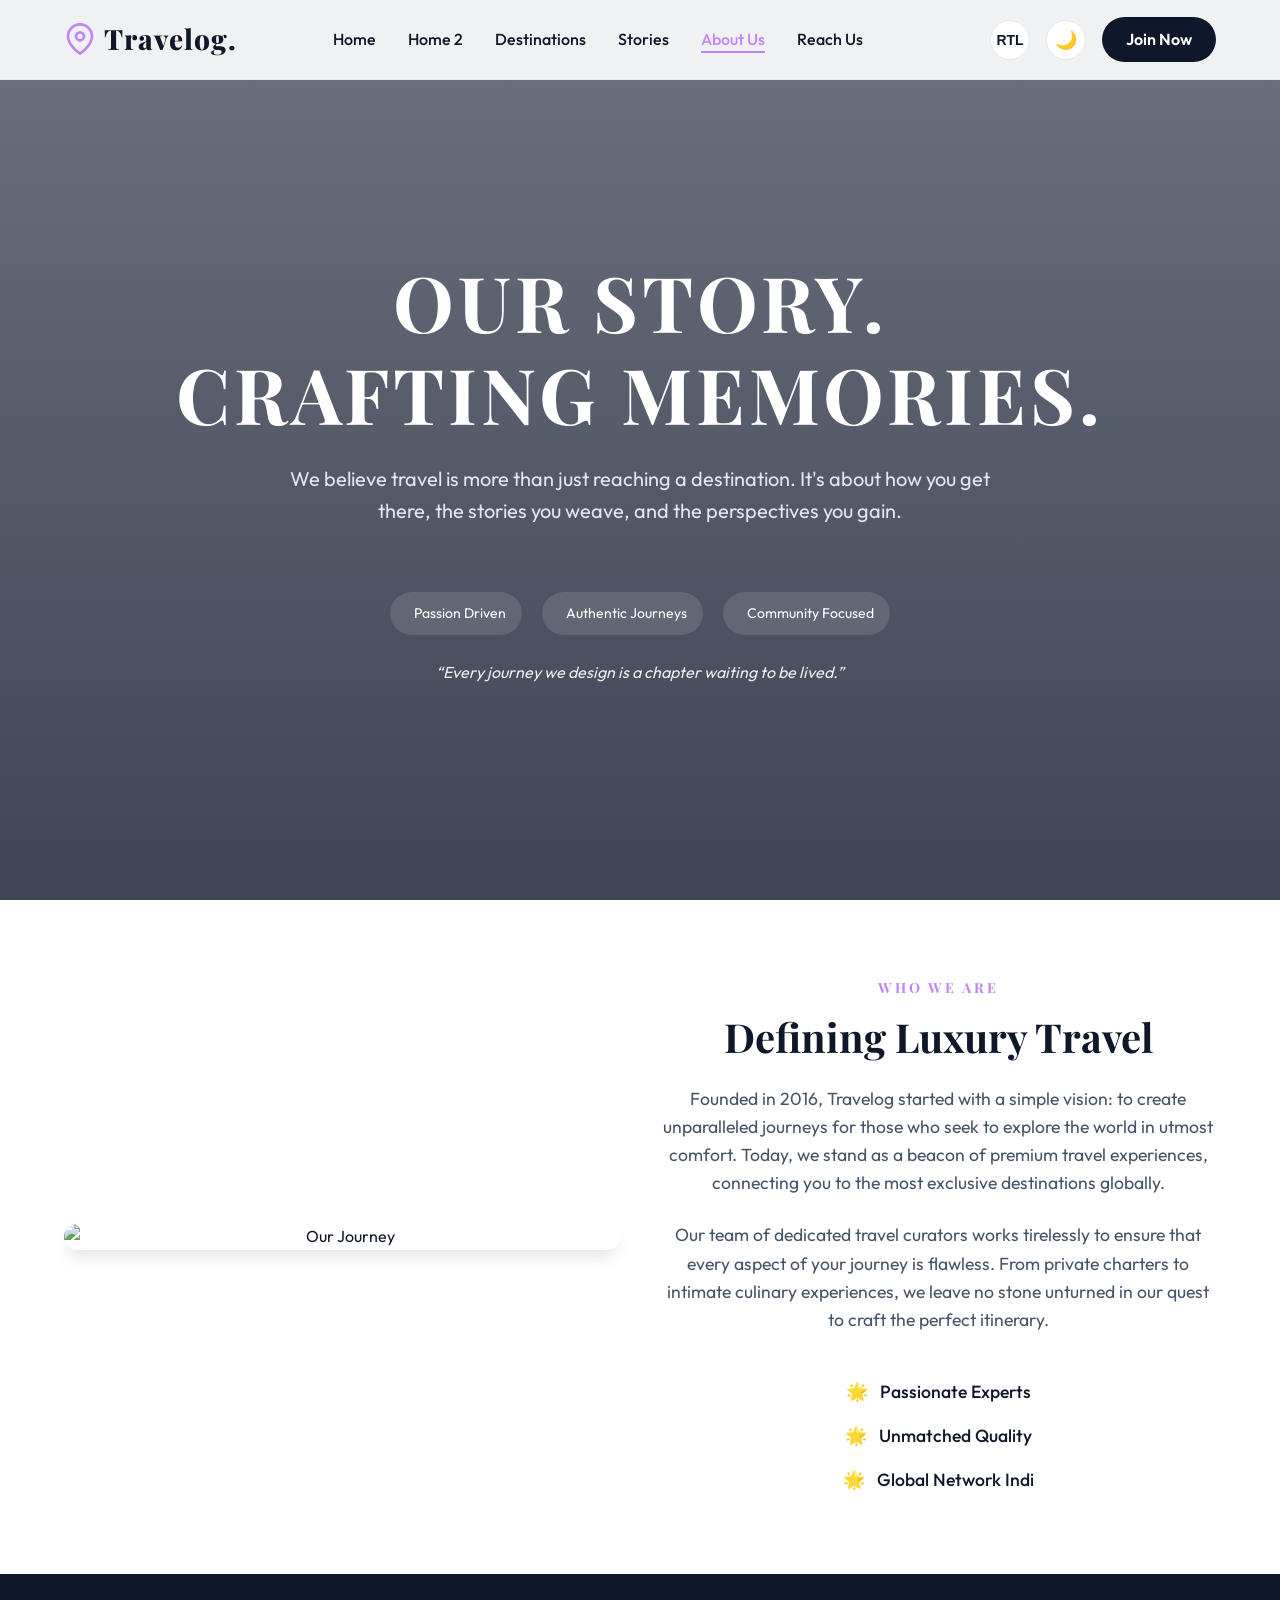
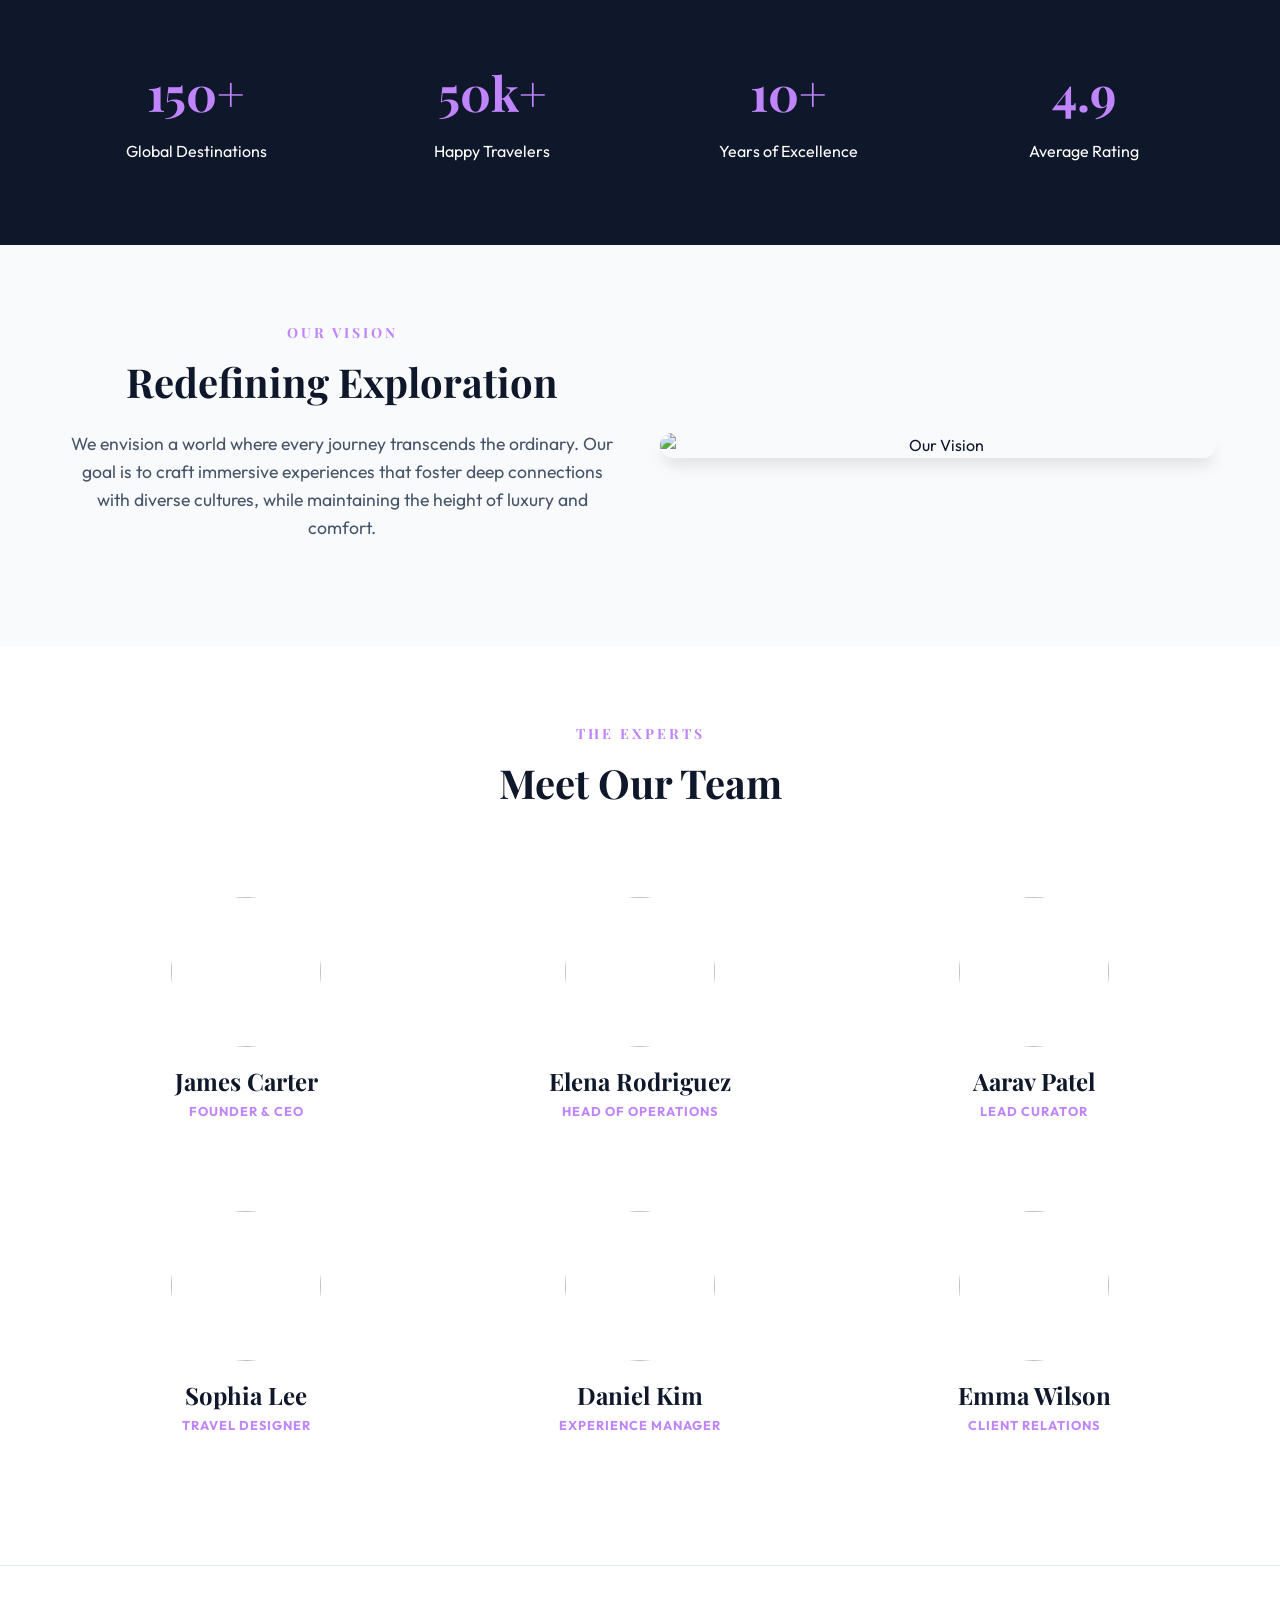
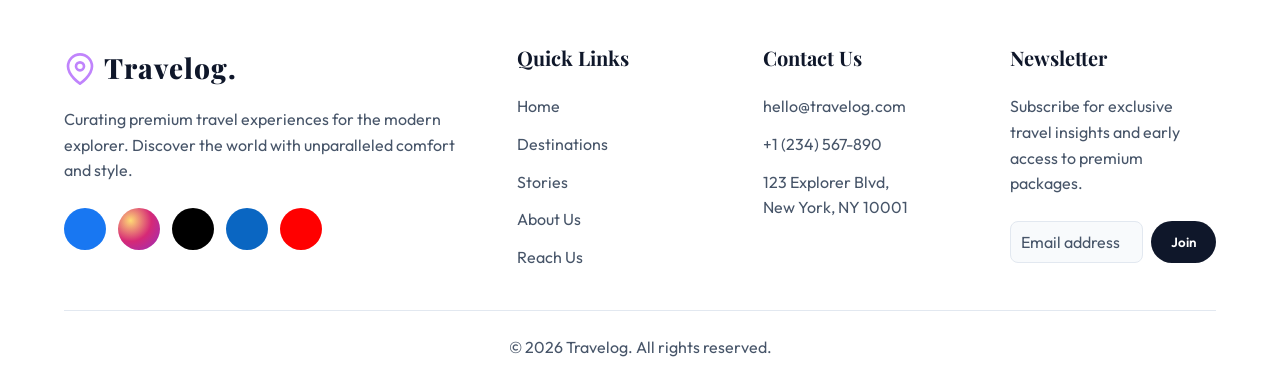
==== commit eb91382b: "i" ====
--- a/about.html
+++ b/about.html
@@ -304,6 +304,13 @@
                     </a>
                     <p style="margin-top: 16px;">Curating premium travel experiences for the modern explorer. Discover
                         the world with unparalleled comfort and style.</p>
+                        <div class="footer-social">
+                        <a href="#" class="social-icon facebook"><i class="ri-facebook-fill"></i></a>
+                        <a href="#" class="social-icon instagram"><i class="ri-instagram-line"></i></a>
+                        <a href="#" class="social-icon twitter"><i class="ri-twitter-x-line"></i></a>
+                        <a href="#" class="social-icon linkedin"><i class="ri-linkedin-fill"></i></a>
+                         <a href="#" class="social-icon youtube"><i class="ri-youtube-fill"></i></a>
+                                 </div>
                 </div>
                 <div class="footer-col">
                     <h3>Quick Links</h3>
@@ -322,13 +329,7 @@
                         <a href="mailto:hello@travelog.com">hello@travelog.com</a>
                         <a href="tel:+1234567890">+1 (234) 567-890</a>
                         <a href="#">123 Explorer Blvd,<br>New York, NY 10001</a>
-                         <div class="footer-social">
-                        <a href="#" class="social-icon facebook"><i class="ri-facebook-fill"></i></a>
-                        <a href="#" class="social-icon instagram"><i class="ri-instagram-line"></i></a>
-                        <a href="#" class="social-icon twitter"><i class="ri-twitter-x-line"></i></a>
-                        <a href="#" class="social-icon linkedin"><i class="ri-linkedin-fill"></i></a>
-                         <a href="#" class="social-icon youtube"><i class="ri-youtube-fill"></i></a>
-                                 </div>
+                         
                     </div>
                 </div>
                 <div class="footer-col">
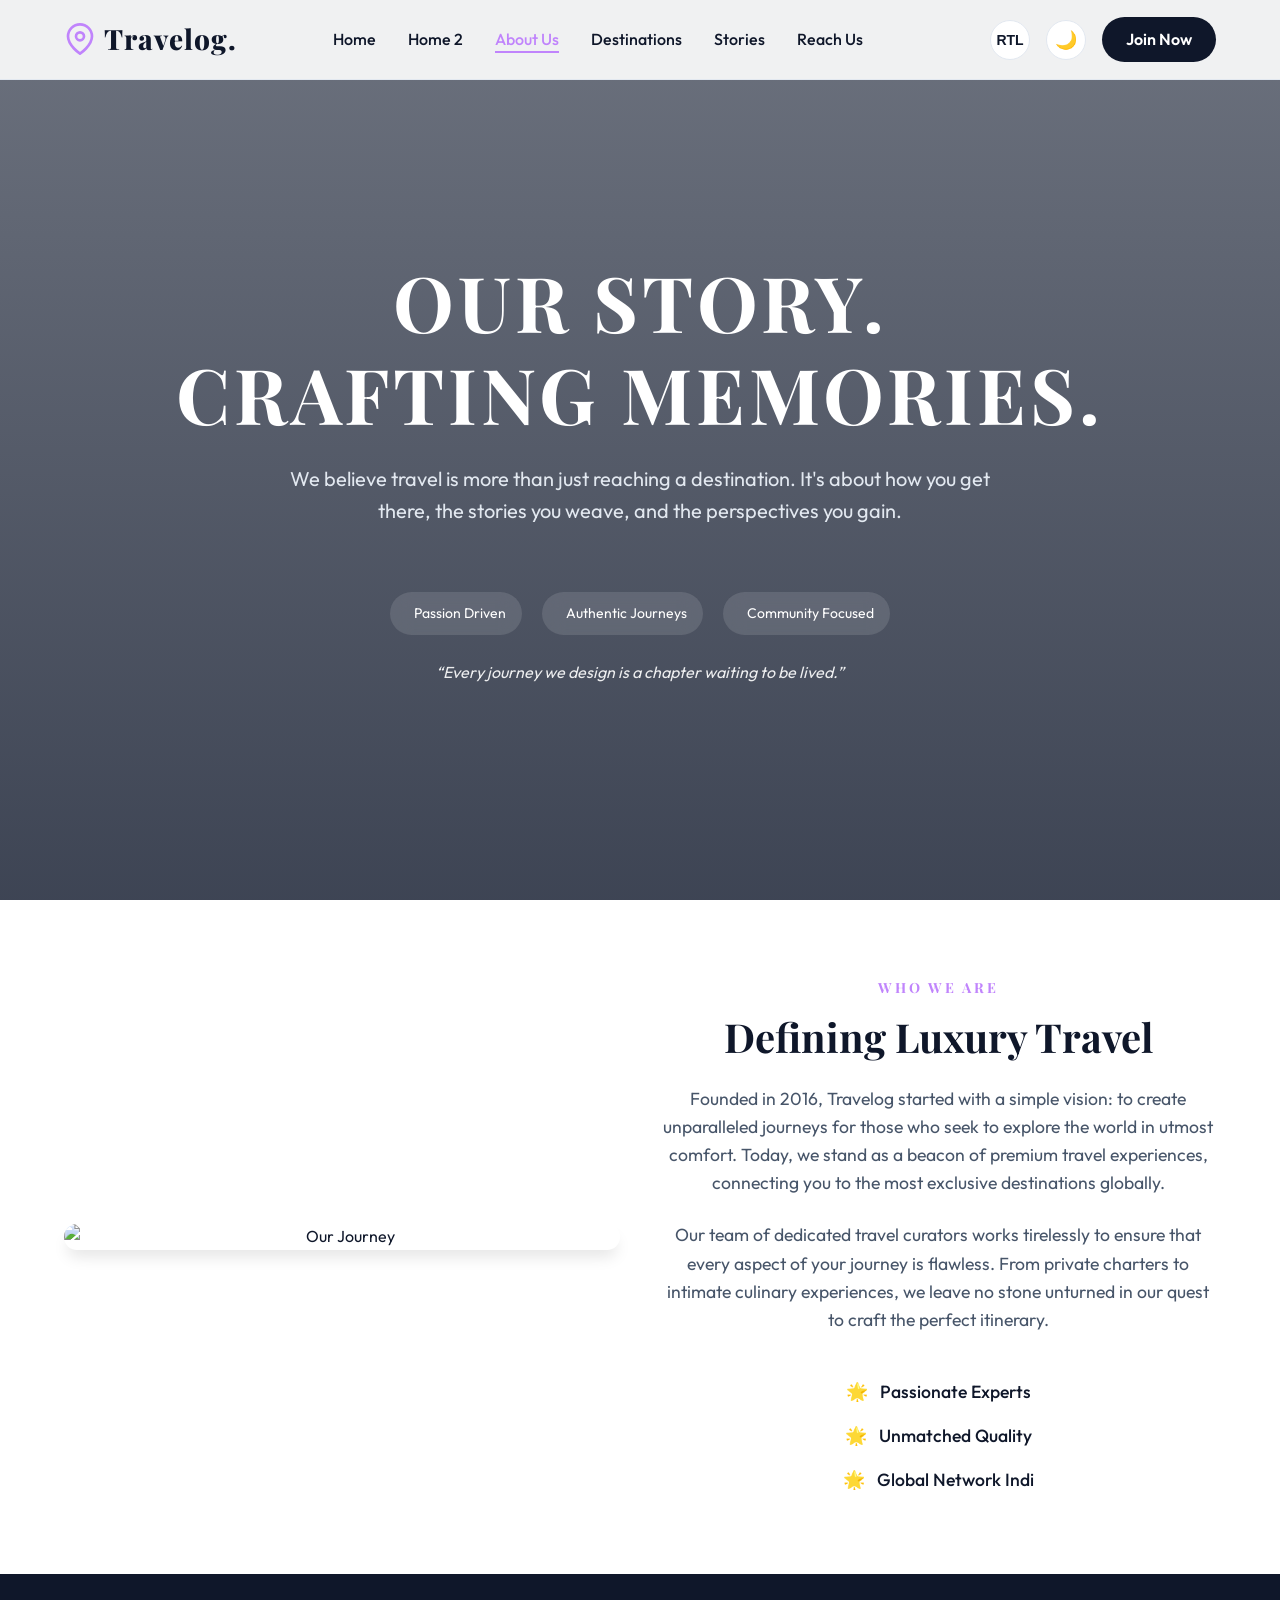
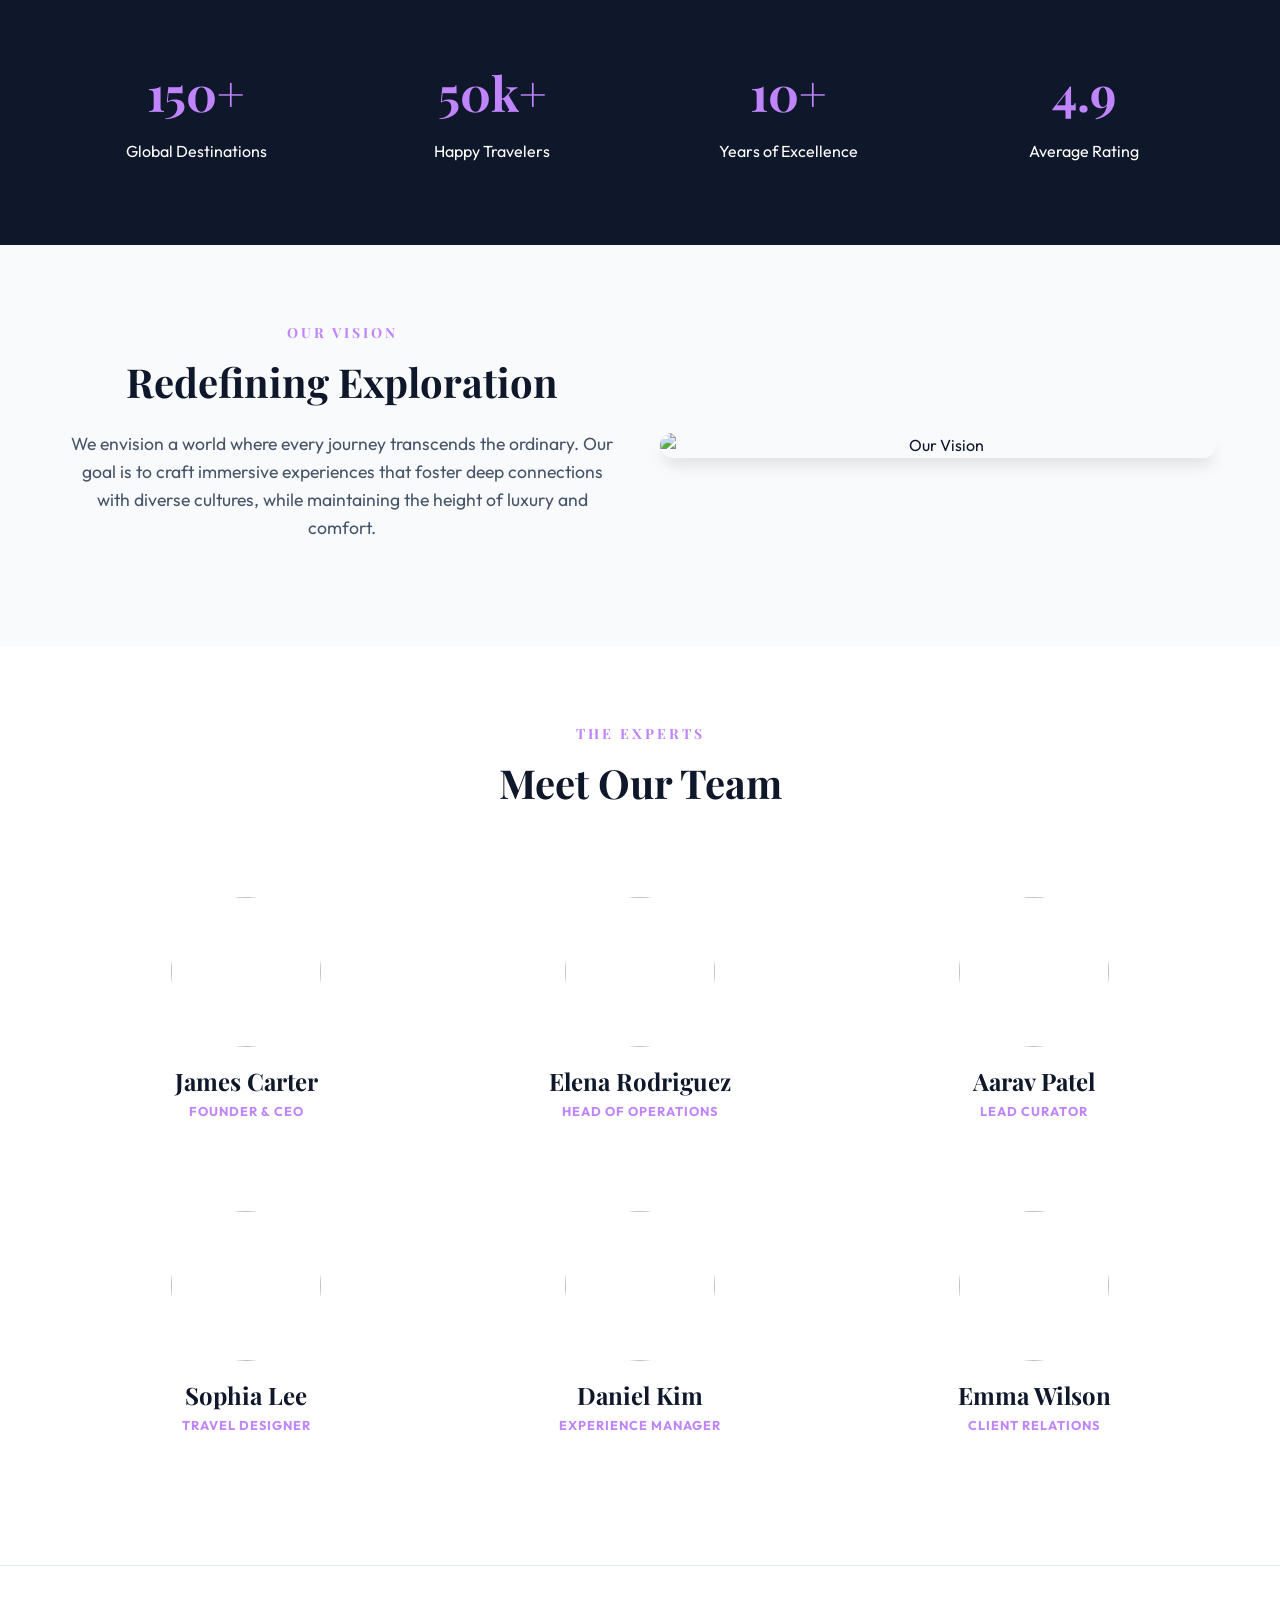
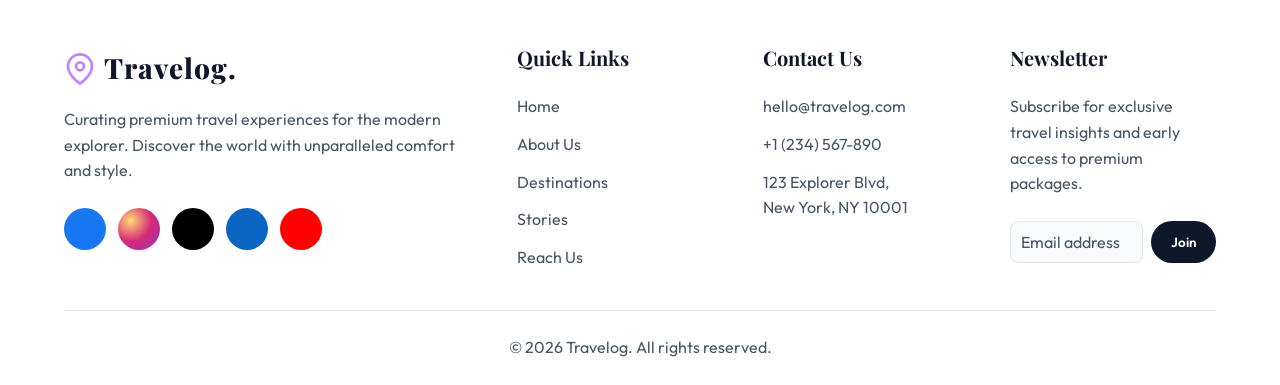
==== commit 05cf0de3: "U" ====
--- a/about.html
+++ b/about.html
@@ -26,9 +26,10 @@
             <ul class="nav-links">
                 <li><a href="index.html">Home</a></li>
                 <li><a href="home2.html">Home 2</a></li>
+                                <li><a href="about.html" class="active">About Us</a></li>
+
                 <li><a href="services.html">Destinations</a></li>
                 <li><a href="blog.html">Stories</a></li>
-                <li><a href="about.html" class="active">About Us</a></li>
                 <li><a href="contact.html">Reach Us</a></li>
                 <li><button class="theme-toggle" aria-label="Toggle Theme">🌙</button></li>
                 <li class="nav-btn-mobile"><a href="signup.html" class="btn btn-primary" style="padding: 10px 24px; color: #fff;">Join Now</a></li>
@@ -316,9 +317,10 @@
                     <h3>Quick Links</h3>
                     <div class="footer-links">
                         <a href="index.html">Home</a>
+                                                <a href="about.html">About Us</a>
+
                         <a href="services.html">Destinations</a>
                         <a href="blog.html">Stories</a>
-                        <a href="about.html">About Us</a>
                         <a href="contact.html">Reach Us</a>
                     </div>
                 </div>
--- a/style.css
+++ b/style.css
@@ -519,14 +519,20 @@
 }
 
 .about-icon {
-  width: 40px;
-  height: 40px;
+  width: 44px;
+  height: 44px;
+  min-width: 44px;
+  min-height: 44px;
+  aspect-ratio: 1 / 1;
   background: var(--secondary);
   color: #fff;
   border-radius: 50%;
   display: flex;
   align-items: center;
   justify-content: center;
+  flex-shrink: 0;
+  line-height: 1;
+  font-size: 20px;
 }
 
 /* Highlight Stats */
@@ -831,11 +837,11 @@
     font-size: 14px;
     white-space: nowrap;
   }
-  
+
   .nav-actions {
     gap: 8px;
   }
-  
+
   .nav-actions .btn {
     padding: 8px 16px;
     font-size: 14px;
@@ -925,6 +931,18 @@
     font-size: 2.2rem;
   }
 
+  .hero-v2 h1 {
+    font-size: 2rem;
+    letter-spacing: 1px;
+    word-break: break-word;
+    overflow-wrap: break-word;
+  }
+
+  .hero-v2 p {
+    font-size: 1rem;
+    padding: 0 10px;
+  }
+
   .hero-btns {
     flex-direction: column;
     width: 100%;
@@ -995,13 +1013,30 @@
   background: var(--border-color);
 }
 
-.social-title::before { left: 0; }
-.social-title::after { right: 0; }
+.social-title::before {
+  left: 0;
+}
+
+.social-title::after {
+  right: 0;
+}
 
 .social-btns {
   display: grid;
-  grid-template-columns: 1fr 1fr;
+  grid-template-columns: repeat(3, 1fr);
   gap: 16px;
+}
+
+@media (max-width: 480px) {
+  .social-btns {
+    grid-template-columns: repeat(2, 1fr);
+  }
+  .social-btns .social-btn:last-child {
+    grid-column: 1 / span 2;
+    justify-self: center;
+    min-width: 140px;
+    width: 60%;
+  }
 }
 
 .social-btn {
@@ -1055,11 +1090,15 @@
 
 /* Hide Scrollbar Utility but allow scrolling */
 .hide-scrollbar {
-  -ms-overflow-style: none;  /* IE and Edge */
-  scrollbar-width: none;  /* Firefox */
-}
+  -ms-overflow-style: none;
+  /* IE and Edge */
+  scrollbar-width: none;
+  /* Firefox */
+}
+
 .hide-scrollbar::-webkit-scrollbar {
-  display: none; /* Chrome, Safari and Opera */
+  display: none;
+  /* Chrome, Safari and Opera */
 }
 
 /* --- RTL Support --- */
@@ -1088,7 +1127,7 @@
   transform: translateX(-10px);
 }
 
-[dir="rtl"] .form-input, 
+[dir="rtl"] .form-input,
 [dir="rtl"] .form-textarea {
   text-align: right;
 }
@@ -1096,381 +1135,416 @@
 [dir="rtl"] .nav-actions {
   flex-direction: row-reverse;
 }
+
 .footer-social {
-    display: flex;
-    gap: 12px;
-    margin-top: 20px;
+  display: flex;
+  gap: 12px;
+  margin-top: 20px;
 }
 
 .social-icon {
-    width: 42px;
-    height: 42px;
-    display: flex;
-    align-items: center;
-    justify-content: center;
-    border-radius: 50%;
-    font-size: 18px;
-    color: #fff;
-    transition: all 0.4s ease;
-    text-decoration: none;
+  width: 42px;
+  height: 42px;
+  display: flex;
+  align-items: center;
+  justify-content: center;
+  border-radius: 50%;
+  font-size: 18px;
+  color: #fff;
+  transition: all 0.4s ease;
+  text-decoration: none;
 }
 
 /* REAL BRAND COLORS */
-.facebook { background: #1877F2; }
-.instagram { 
-    background: radial-gradient(circle at 30% 30%, #feda75, #d62976, #962fbf);
-}
-.twitter { background: #000000; }
-.linkedin { background: #0A66C2; }
-.youtube { background: #FF0000; }
+.facebook {
+  background: #1877F2;
+}
+
+.instagram {
+  background: radial-gradient(circle at 30% 30%, #feda75, #d62976, #962fbf);
+}
+
+.twitter {
+  background: #000000;
+}
+
+.linkedin {
+  background: #0A66C2;
+}
+
+.youtube {
+  background: #FF0000;
+}
 
 /* HOVER EFFECT */
 .social-icon:hover {
-    transform: translateY(-6px) scale(1.1);
-    box-shadow: 0 10px 25px rgba(0,0,0,0.25);
+  transform: translateY(-6px) scale(1.1);
+  box-shadow: 0 10px 25px rgba(0, 0, 0, 0.25);
 }
 
 /* OPTIONAL: glow effect per brand */
-.facebook:hover { box-shadow: 0 10px 25px rgba(24,119,242,0.6); }
-.instagram:hover { box-shadow: 0 10px 25px rgba(214,41,118,0.6); }
-.twitter:hover { box-shadow: 0 10px 25px rgba(0,0,0,0.6); }
-.linkedin:hover { box-shadow: 0 10px 25px rgba(10,102,194,0.6); }
-.youtube:hover { box-shadow: 0 10px 25px rgba(255,0,0,0.6); }
+.facebook:hover {
+  box-shadow: 0 10px 25px rgba(24, 119, 242, 0.6);
+}
+
+.instagram:hover {
+  box-shadow: 0 10px 25px rgba(214, 41, 118, 0.6);
+}
+
+.twitter:hover {
+  box-shadow: 0 10px 25px rgba(0, 0, 0, 0.6);
+}
+
+.linkedin:hover {
+  box-shadow: 0 10px 25px rgba(10, 102, 194, 0.6);
+}
+
+.youtube:hover {
+  box-shadow: 0 10px 25px rgba(255, 0, 0, 0.6);
+}
+
 .social-icon i {
-    font-size: 20px;
-    line-height: 1;
-}
+  font-size: 20px;
+  line-height: 1;
+}
+
 /* HIGHLIGHTS */
 .hero-highlights {
-    margin-top: 25px;
-    display: flex;
-    gap: 20px;
-    flex-wrap: wrap;
+  margin-top: 25px;
+  display: flex;
+  gap: 20px;
+  flex-wrap: wrap;
 }
 
 .highlight-item {
-    display: flex;
-    align-items: center;
-    gap: 8px;
-    color: #fff;
-    font-size: 14px;
-    background: rgba(255,255,255,0.1);
-    padding: 8px 14px;
-    border-radius: 20px;
-    backdrop-filter: blur(10px);
-    transition: all 0.3s ease;
+  display: flex;
+  align-items: center;
+  gap: 8px;
+  color: #fff;
+  font-size: 14px;
+  background: rgba(255, 255, 255, 0.1);
+  padding: 8px 14px;
+  border-radius: 20px;
+  backdrop-filter: blur(10px);
+  transition: all 0.3s ease;
 }
 
 .highlight-item i {
-    font-size: 18px;
+  font-size: 18px;
 }
 
 .highlight-item:hover {
-    background: rgba(255,255,255,0.25);
-    transform: translateY(-3px);
+  background: rgba(255, 255, 255, 0.25);
+  transform: translateY(-3px);
 }
 
 /* STATS */
 .hero-stats {
-    margin-top: 30px;
-    display: flex;
-    gap: 40px;
-    flex-wrap: wrap;
+  margin-top: 30px;
+  display: flex;
+  gap: 40px;
+  flex-wrap: wrap;
 }
 
 .stat h3 {
-    font-size: 28px;
-    color: #fff;
-    margin: 0;
+  font-size: 28px;
+  color: #fff;
+  margin: 0;
 }
 
 .stat p {
-    font-size: 13px;
-    color: rgba(255,255,255,0.8);
-    margin: 0;
+  font-size: 13px;
+  color: rgba(255, 255, 255, 0.8);
+  margin: 0;
 }
 
 /* MOBILE FIX */
 @media (max-width: 576px) {
-    .hero-stats {
-        gap: 20px;
-    }
-
-    .stat h3 {
-        font-size: 22px;
-    }
-}
+  .hero-stats {
+    gap: 20px;
+  }
+
+  .stat h3 {
+    font-size: 22px;
+  }
+}
+
 /* CENTER HERO CONTENT */
 .hero-v2 .container {
-    text-align: center;
-    display: flex;
-    flex-direction: column;
-    align-items: center;
+  text-align: center;
+  display: flex;
+  flex-direction: column;
+  align-items: center;
 }
 
 /* HIGHLIGHTS CENTER */
 .hero-highlights {
-    margin-top: 25px;
-    display: flex;
-    gap: 15px;
-    flex-wrap: wrap;
-    justify-content: center;
+  margin-top: 25px;
+  display: flex;
+  gap: 15px;
+  flex-wrap: wrap;
+  justify-content: center;
 }
 
 /* INDIVIDUAL TAG */
 .highlight-item {
-    display: flex;
-    align-items: center;
-    gap: 8px;
-    color: #fff;
-    font-size: 14px;
-    background: rgba(255,255,255,0.1);
-    padding: 8px 14px;
-    border-radius: 20px;
-    backdrop-filter: blur(10px);
-    transition: all 0.3s ease;
+  display: flex;
+  align-items: center;
+  gap: 8px;
+  color: #fff;
+  font-size: 14px;
+  background: rgba(255, 255, 255, 0.1);
+  padding: 8px 14px;
+  border-radius: 20px;
+  backdrop-filter: blur(10px);
+  transition: all 0.3s ease;
 }
 
 .highlight-item:hover {
-    background: rgba(255,255,255,0.25);
-    transform: translateY(-3px);
+  background: rgba(255, 255, 255, 0.25);
+  transform: translateY(-3px);
 }
 
 /* STATS CENTER */
 .hero-stats {
-    margin-top: 30px;
-    display: flex;
-    gap: 40px;
-    flex-wrap: wrap;
-    justify-content: center;
-    text-align: center;
+  margin-top: 30px;
+  display: flex;
+  gap: 40px;
+  flex-wrap: wrap;
+  justify-content: center;
+  text-align: center;
 }
 
 /* STAT TEXT */
 .stat h3 {
-    font-size: 28px;
-    color: #fff;
-    margin: 0;
+  font-size: 28px;
+  color: #fff;
+  margin: 0;
 }
 
 .stat p {
-    font-size: 13px;
-    color: rgba(255,255,255,0.8);
-    margin: 0;
+  font-size: 13px;
+  color: rgba(255, 255, 255, 0.8);
+  margin: 0;
 }
 
 /* MOBILE */
 @media (max-width: 576px) {
-    .hero-stats {
-        gap: 20px;
-    }
-
-    .stat h3 {
-        font-size: 22px;
-    }
-}
+  .hero-stats {
+    gap: 20px;
+  }
+
+  .stat h3 {
+    font-size: 22px;
+  }
+}
+
 /* CENTER EVERYTHING */
 .hero-v2 .container {
-    text-align: center;
-    display: flex;
-    flex-direction: column;
-    align-items: center;
+  text-align: center;
+  display: flex;
+  flex-direction: column;
+  align-items: center;
 }
 
 /* TAGS */
 .story-tags {
-    margin-top: 25px;
-    display: flex;
-    gap: 15px;
-    flex-wrap: wrap;
-    justify-content: center;
+  margin-top: 25px;
+  display: flex;
+  gap: 15px;
+  flex-wrap: wrap;
+  justify-content: center;
 }
 
 .story-tags span {
-    display: flex;
-    align-items: center;
-    gap: 6px;
-    background: rgba(255,255,255,0.12);
-    color: #fff;
-    padding: 8px 14px;
-    border-radius: 20px;
-    font-size: 14px;
-    backdrop-filter: blur(8px);
-    transition: all 0.3s ease;
+  display: flex;
+  align-items: center;
+  gap: 6px;
+  background: rgba(255, 255, 255, 0.12);
+  color: #fff;
+  padding: 8px 14px;
+  border-radius: 20px;
+  font-size: 14px;
+  backdrop-filter: blur(8px);
+  transition: all 0.3s ease;
 }
 
 .story-tags span:hover {
-    background: rgba(255,255,255,0.25);
-    transform: translateY(-3px);
+  background: rgba(255, 255, 255, 0.25);
+  transform: translateY(-3px);
 }
 
 /* QUOTE */
 .story-quote {
-    margin-top: 25px;
-    max-width: 600px;
+  margin-top: 25px;
+  max-width: 600px;
 }
 
 .story-quote p {
-    font-style: italic;
-    color: rgba(255,255,255,0.9);
-    font-size: 16px;
-    line-height: 1.6;
+  font-style: italic;
+  color: rgba(255, 255, 255, 0.9);
+  font-size: 16px;
+  line-height: 1.6;
 }
 
 /* MOBILE */
 @media (max-width: 576px) {
-    .story-tags {
-        gap: 10px;
-    }
-
-    .story-quote p {
-        font-size: 14px;
-    }
-}
+  .story-tags {
+    gap: 10px;
+  }
+
+  .story-quote p {
+    font-size: 14px;
+  }
+}
+
 /* CENTER EVERYTHING */
 .hero-v2 .container {
-    text-align: center;
-    display: flex;
-    flex-direction: column;
-    align-items: center;
+  text-align: center;
+  display: flex;
+  flex-direction: column;
+  align-items: center;
 }
 
 /* PILLARS */
 .story-pillars {
-    margin-top: 25px;
-    display: flex;
-    gap: 20px;
-    flex-wrap: wrap;
-    justify-content: center;
+  margin-top: 25px;
+  display: flex;
+  gap: 20px;
+  flex-wrap: wrap;
+  justify-content: center;
 }
 
 .pillar {
-    display: flex;
-    align-items: center;
-    gap: 8px;
-    background: rgba(255,255,255,0.12);
-    color: #fff;
-    padding: 10px 16px;
-    border-radius: 25px;
-    font-size: 14px;
-    backdrop-filter: blur(10px);
-    transition: all 0.3s ease;
+  display: flex;
+  align-items: center;
+  gap: 8px;
+  background: rgba(255, 255, 255, 0.12);
+  color: #fff;
+  padding: 10px 16px;
+  border-radius: 25px;
+  font-size: 14px;
+  backdrop-filter: blur(10px);
+  transition: all 0.3s ease;
 }
 
 .pillar i {
-    font-size: 18px;
+  font-size: 18px;
 }
 
 .pillar:hover {
-    background: rgba(255,255,255,0.25);
-    transform: translateY(-4px);
+  background: rgba(255, 255, 255, 0.25);
+  transform: translateY(-4px);
 }
 
 /* STORY LINE */
 .story-line {
-    margin-top: 25px;
-    max-width: 650px;
+  margin-top: 25px;
+  max-width: 650px;
 }
 
 .story-line p {
-    font-style: italic;
-    color: rgba(255,255,255,0.9);
-    font-size: 16px;
-    line-height: 1.6;
+  font-style: italic;
+  color: rgba(255, 255, 255, 0.9);
+  font-size: 16px;
+  line-height: 1.6;
 }
 
 /* MOBILE */
 @media (max-width: 576px) {
-    .story-pillars {
-        gap: 10px;
-    }
-
-    .story-line p {
-        font-size: 14px;
-    }
-}
+  .story-pillars {
+    gap: 10px;
+  }
+
+  .story-line p {
+    font-size: 14px;
+  }
+}
+
 /* CENTER */
 .hero-v2 .container {
-    text-align: center;
-    display: flex;
-    flex-direction: column;
-    align-items: center;
+  text-align: center;
+  display: flex;
+  flex-direction: column;
+  align-items: center;
 }
 
 /* FEATURE CARDS */
 .concierge-features {
-    margin-top: 30px;
-    display: flex;
-    gap: 20px;
-    flex-wrap: wrap;
-    justify-content: center;
+  margin-top: 30px;
+  display: flex;
+  gap: 20px;
+  flex-wrap: wrap;
+  justify-content: center;
 }
 
 .feature-box {
-    background: rgba(255,255,255,0.12);
-    backdrop-filter: blur(12px);
-    border-radius: 16px;
-    padding: 18px 22px;
-    width: 150px;
-    text-align: center;
-    color: #fff;
-    transition: all 0.4s ease;
+  background: rgba(255, 255, 255, 0.12);
+  backdrop-filter: blur(12px);
+  border-radius: 16px;
+  padding: 18px 22px;
+  width: 150px;
+  text-align: center;
+  color: #fff;
+  transition: all 0.4s ease;
 }
 
 .feature-box i {
-    font-size: 22px;
-    margin-bottom: 8px;
-    display: block;
+  font-size: 22px;
+  margin-bottom: 8px;
+  display: block;
 }
 
 .feature-box h4 {
-    font-size: 14px;
-    margin: 5px 0;
+  font-size: 14px;
+  margin: 5px 0;
 }
 
 .feature-box span {
-    font-size: 12px;
-    opacity: 0.8;
+  font-size: 12px;
+  opacity: 0.8;
 }
 
 /* HOVER EFFECT */
 .feature-box:hover {
-    transform: translateY(-6px) scale(1.05);
-    background: rgba(255,255,255,0.25);
-    box-shadow: 0 10px 30px rgba(0,0,0,0.3);
+  transform: translateY(-6px) scale(1.05);
+  background: rgba(255, 255, 255, 0.25);
+  box-shadow: 0 10px 30px rgba(0, 0, 0, 0.3);
 }
 
 /* QUOTE */
 .contact-note {
-    margin-top: 25px;
-    max-width: 600px;
+  margin-top: 25px;
+  max-width: 600px;
 }
 
 .contact-note p {
-    font-style: italic;
-    color: rgba(255,255,255,0.9);
-    font-size: 15px;
+  font-style: italic;
+  color: rgba(255, 255, 255, 0.9);
+  font-size: 15px;
 }
 
 /* MOBILE */
 @media (max-width: 576px) {
-    .feature-box {
-        width: 120px;
-        padding: 15px;
-    }
-}
+  .feature-box {
+    width: 120px;
+    padding: 15px;
+  }
+}
+
 /* DEFAULT (LIGHT MODE FIX) */
 .feature-box h4 {
-    color: #ffffff;   /* dark text for light background */
-    font-weight: 600;
+  color: #ffffff;
+  /* dark text for light background */
+  font-weight: 600;
 }
 
 /* OPTIONAL: improve span visibility too */
 .feature-box span {
-    color: #f4f4f4;
+  color: #f4f4f4;
 }
 
 /* ICON COLOR */
 .feature-box i {
-    color: #fbfbfb;
-}
+  color: #fbfbfb;
+}
